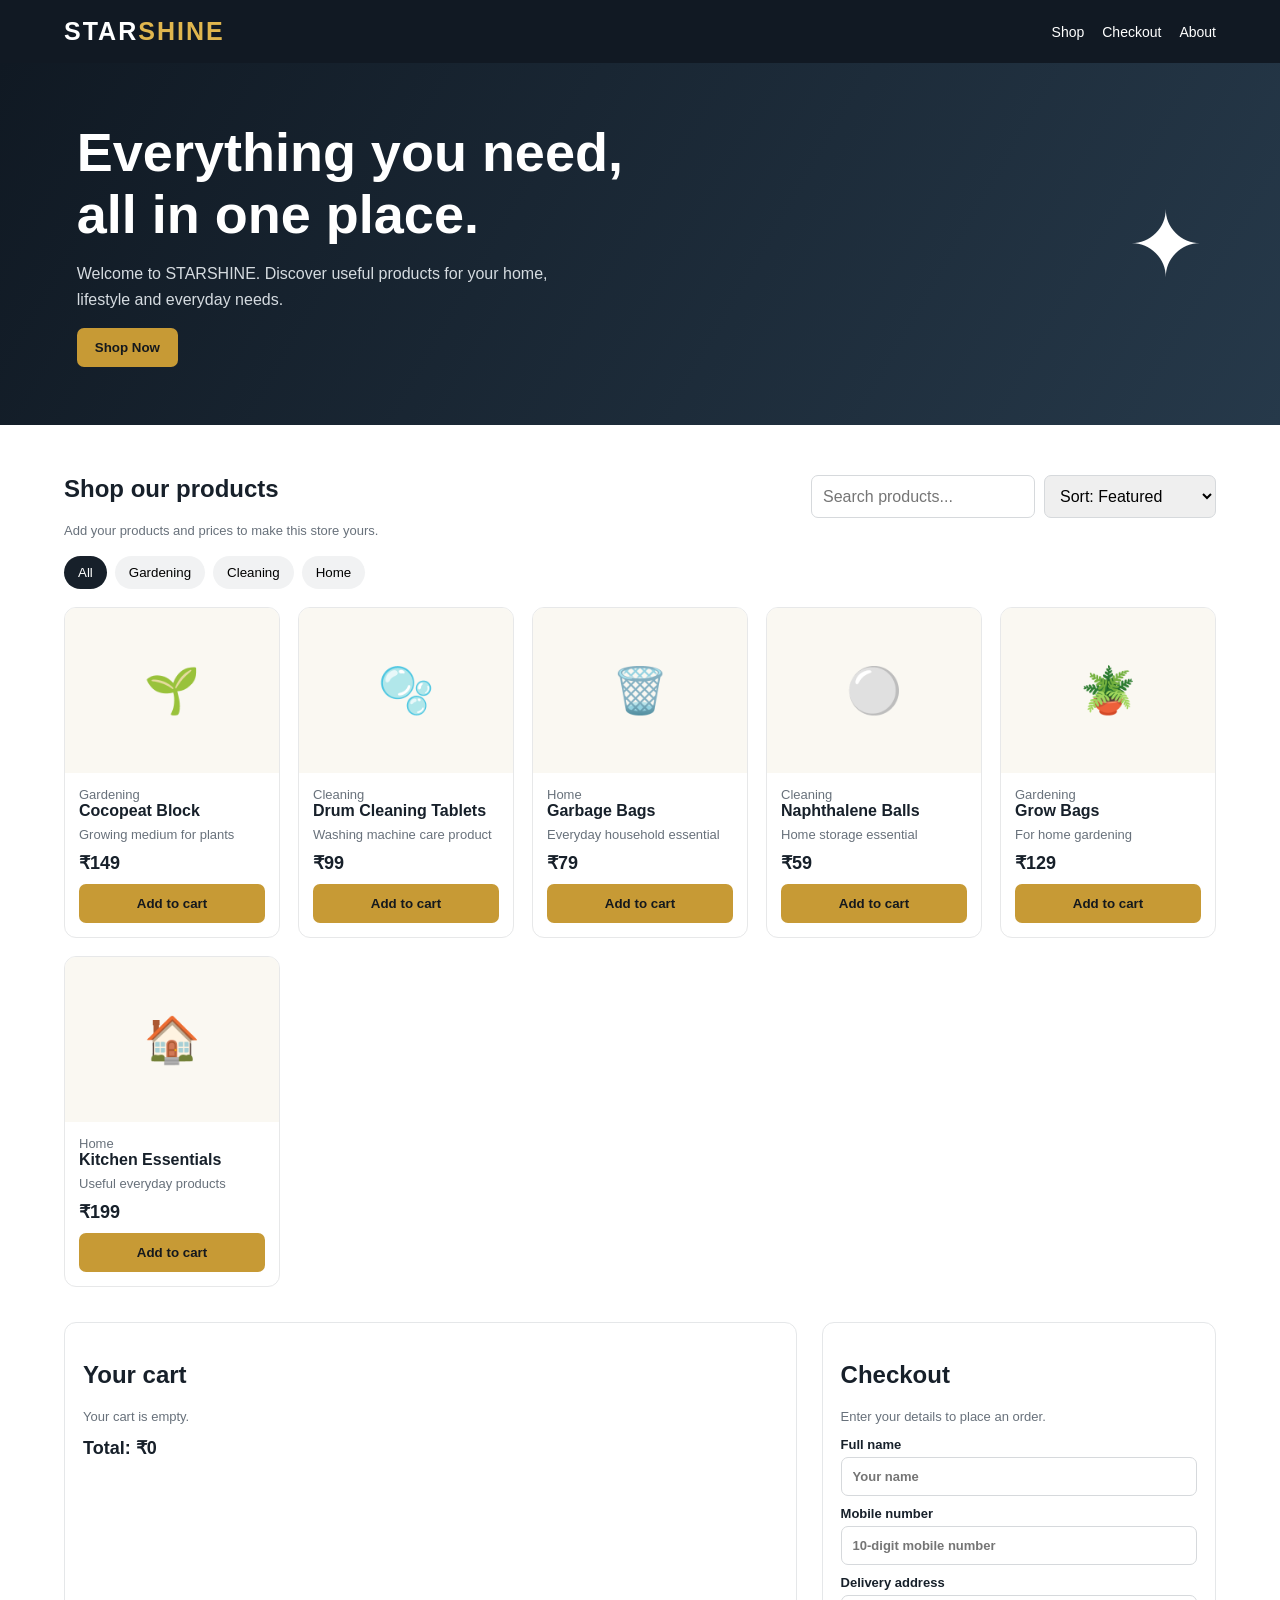
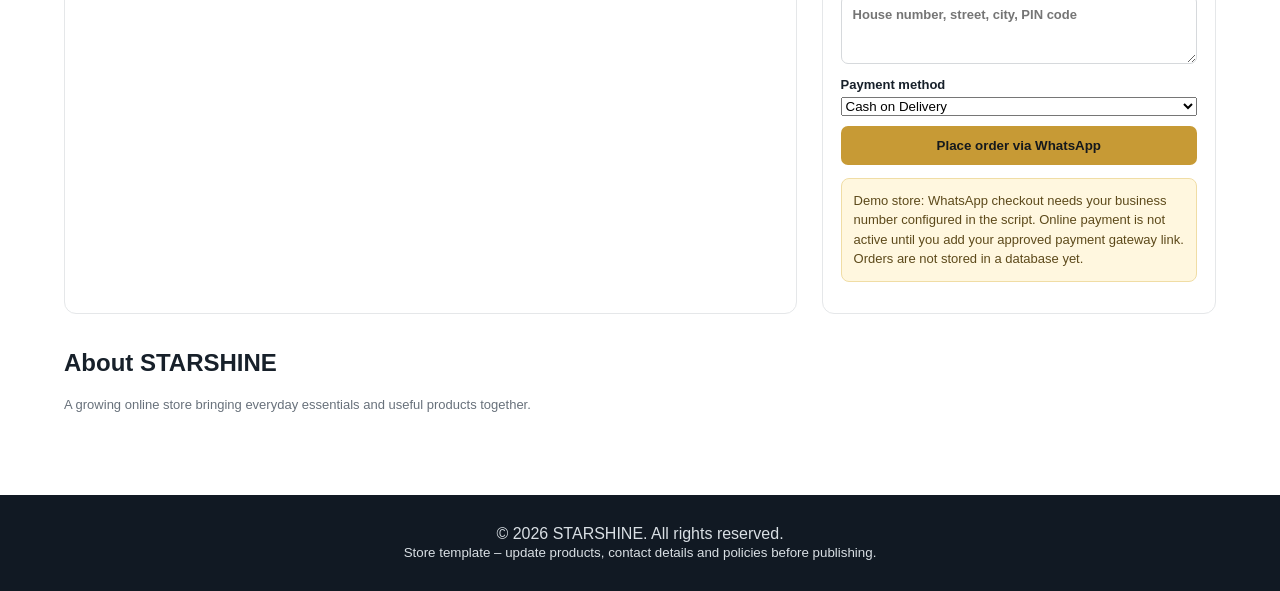
==== index.html @ 57c96499 "Add files via upload add STARSHINE website" ====
<!doctype html>
<html lang="en">
<head>
<meta charset="utf-8"><meta name="viewport" content="width=device-width, initial-scale=1">
<title>STARSHINE | Online Store</title>
<style>
:root{--ink:#17202a;--gold:#c79a35;--cream:#faf8f2;--muted:#68717b}
*{box-sizing:border-box}body{margin:0;font-family:Arial,Helvetica,sans-serif;color:var(--ink);background:#fff}
header{background:#111923;color:#fff;padding:17px 5%;display:flex;align-items:center;justify-content:space-between;gap:15px;flex-wrap:wrap}
.logo{font-size:25px;font-weight:800;letter-spacing:2px}.logo span{color:#e0b64e}
nav a{color:#fff;text-decoration:none;margin-left:18px;font-size:14px}
.hero{background:linear-gradient(120deg,#101923,#26394a);color:white;padding:58px 6%;display:flex;align-items:center;justify-content:space-between;gap:30px}
.hero h1{font-size:clamp(32px,5vw,54px);margin:0 0 12px}.hero p{color:#d5dbe0;max-width:520px;line-height:1.6}
.btn{border:0;background:var(--gold);color:#15191d;padding:12px 18px;border-radius:7px;font-weight:700;cursor:pointer}
main{padding:30px 5%;max-width:1300px;margin:auto}.sectionhead{display:flex;justify-content:space-between;align-items:center;gap:12px;flex-wrap:wrap}
.filters{display:flex;gap:8px;flex-wrap:wrap;margin:18px 0}.filters button{background:#f1f2f3;border:0;border-radius:20px;padding:9px 14px;cursor:pointer}.filters button.active{background:#17202a;color:white}
.tools{display:flex;gap:9px;flex-wrap:wrap}.tools input,.tools select,input,textarea{padding:11px;border:1px solid #d6d9dc;border-radius:7px;font:inherit}
.grid{display:grid;grid-template-columns:repeat(auto-fit,minmax(205px,1fr));gap:18px}
.card{border:1px solid #e7e8e9;border-radius:12px;overflow:hidden;background:white}.photo{height:165px;background:var(--cream);display:flex;align-items:center;justify-content:center;color:#9a8a67;font-size:45px}.cardbody{padding:14px}.card h3{margin:0 0 7px;font-size:16px}.price{font-weight:800;font-size:18px;margin:10px 0}.muted{color:var(--muted);font-size:13px}
.card button{width:100%}.layout{display:grid;grid-template-columns:1.3fr .7fr;gap:25px;margin-top:35px}
.panel{border:1px solid #e5e7e9;border-radius:12px;padding:18px}.cartrow{display:flex;justify-content:space-between;gap:10px;padding:10px 0;border-bottom:1px solid #eee}.cartrow button{border:0;background:#eee;border-radius:5px;padding:4px 8px;cursor:pointer}
form{display:grid;gap:10px}form label{font-size:13px;font-weight:700}form input,form textarea,form select{width:100%;margin-top:5px}
footer{background:#111923;color:#d9dfe4;padding:30px 5%;margin-top:40px;text-align:center}
.note{background:#fff7df;border:1px solid #f0dda5;padding:12px;border-radius:8px;color:#5d4a1b;font-size:13px;line-height:1.5}
@media(max-width:760px){.hero{padding:40px 6%}.layout{grid-template-columns:1fr}nav a{margin-left:8px}}
</style>
</head>
<body>
<header><div class="logo">STAR<span>SHINE</span></div><nav><a href="#shop">Shop</a><a href="#checkout">Checkout</a><a href="#about">About</a></nav></header>
<section class="hero"><div><h1>Everything you need,<br>all in one place.</h1><p>Welcome to STARSHINE. Discover useful products for your home, lifestyle and everyday needs.</p><a href="#shop"><button class="btn">Shop Now</button></a></div><div style="font-size:90px" aria-hidden="true">✦</div></section>
<main>
<section id="shop"><div class="sectionhead"><div><h2>Shop our products</h2><div class="muted">Add your products and prices to make this store yours.</div></div><div class="tools"><input id="search" placeholder="Search products..." aria-label="Search products"><select id="sort"><option value="default">Sort: Featured</option><option value="low">Price: Low to high</option><option value="high">Price: High to low</option></select></div></div>
<div class="filters" id="filters"></div><div class="grid" id="products"></div></section>
<div class="layout">
<section class="panel"><h2>Your cart</h2><div id="cart"><p class="muted">Your cart is empty.</p></div><div class="price" id="total">Total: ₹0</div></section>
<section class="panel" id="checkout"><h2>Checkout</h2><p class="muted">Enter your details to place an order.</p>
<form id="orderForm">
<label>Full name<input required name="name" placeholder="Your name"></label>
<label>Mobile number<input required name="phone" inputmode="tel" placeholder="10-digit mobile number"></label>
<label>Delivery address<textarea required name="address" rows="3" placeholder="House number, street, city, PIN code"></textarea></label>
<label>Payment method<select name="payment"><option>Cash on Delivery</option><option>Online payment (payment link to be configured)</option></select></label>
<button class="btn" type="submit">Place order via WhatsApp</button>
</form>
<p class="note">Demo store: WhatsApp checkout needs your business number configured in the script. Online payment is not active until you add your approved payment gateway link. Orders are not stored in a database yet.</p>
</section></div>
<section id="about" style="margin-top:35px"><h2>About STARSHINE</h2><p class="muted">A growing online store bringing everyday essentials and useful products together.</p></section>
</main>
<footer>© <span id="year"></span> STARSHINE. All rights reserved.<br><small>Store template – update products, contact details and policies before publishing.</small></footer>
<script>
/* EDIT THESE SETTINGS BEFORE LAUNCH */
const WHATSAPP_NUMBER = "91XXXXXXXXXX"; // Replace with your WhatsApp number, digits only
const ONLINE_PAYMENT_LINK = ""; // Paste your payment gateway payment link after setup

/* Replace these sample products with your own products. Image can be an image URL. */
const products = [
 {id:1,name:"Cocopeat Block",category:"Gardening",price:149,description:"Growing medium for plants",emoji:"🌱",image:""},
 {id:2,name:"Drum Cleaning Tablets",category:"Cleaning",price:99,description:"Washing machine care product",emoji:"🫧",image:""},
 {id:3,name:"Garbage Bags",category:"Home",price:79,description:"Everyday household essential",emoji:"🗑️",image:""},
 {id:4,name:"Naphthalene Balls",category:"Cleaning",price:59,description:"Home storage essential",emoji:"⚪",image:""},
 {id:5,name:"Grow Bags",category:"Gardening",price:129,description:"For home gardening",emoji:"🪴",image:""},
 {id:6,name:"Kitchen Essentials",category:"Home",price:199,description:"Useful everyday products",emoji:"🏠",image:""}
];
let cart = {};
let category = "All";
const money = n => "₹" + Number(n).toLocaleString("en-IN");
function renderFilters(){
 const cats=["All",...new Set(products.map(p=>p.category))];
 document.getElementById("filters").innerHTML=cats.map(c=>`<button class="${c===category?'active':''}" onclick="category='${c.replace(/'/g,"\\'")}';renderFilters();renderProducts()">${c}</button>`).join("");
}
function renderProducts(){
 let list=products.filter(p=>(category==="All"||p.category===category)&&(`${p.name} ${p.description} ${p.category}`).toLowerCase().includes(document.getElementById("search").value.toLowerCase()));
 const sort=document.getElementById("sort").value;if(sort==="low")list.sort((a,b)=>a.price-b.price);if(sort==="high")list.sort((a,b)=>b.price-a.price);
 document.getElementById("products").innerHTML=list.map(p=>`<article class="card"><div class="photo">${p.image?`<img src="${p.image}" alt="${p.name}" style="width:100%;height:100%;object-fit:cover">`:p.emoji}</div><div class="cardbody"><div class="muted">${p.category}</div><h3>${p.name}</h3><div class="muted">${p.description}</div><div class="price">${money(p.price)}</div><button class="btn" onclick="addToCart(${p.id})">Add to cart</button></div></article>`).join("")||"<p>No products found.</p>";
}
function addToCart(id){cart[id]=(cart[id]||0)+1;renderCart()}
function removeFromCart(id){if(cart[id]>1)cart[id]--;else delete cart[id];renderCart()}
function renderCart(){
 const entries=Object.entries(cart);let total=0;
 document.getElementById("cart").innerHTML=entries.length?entries.map(([id,q])=>{const p=products.find(x=>x.id==id);total+=p.price*q;return `<div class="cartrow"><div><b>${p.name}</b><div class="muted">${money(p.price)} × ${q}</div></div><div><button onclick="removeFromCart(${id})">−</button> ${q} <button onclick="addToCart(${id})">+</button></div></div>`}).join(""):"<p class='muted'>Your cart is empty.</p>";
 document.getElementById("total").textContent="Total: "+money(total);
}
document.getElementById("search").addEventListener("input",renderProducts);
document.getElementById("sort").addEventListener("change",renderProducts);
document.getElementById("year").textContent=new Date().getFullYear();
document.getElementById("orderForm").addEventListener("submit",e=>{
 e.preventDefault();const entries=Object.entries(cart);if(!entries.length){alert("Please add a product to your cart.");return;}
 const f=new FormData(e.target);let lines=entries.map(([id,q])=>{const p=products.find(x=>x.id==id);return `${p.name} x ${q} = ${money(p.price*q)}`});
 const total=entries.reduce((s,[id,q])=>s+products.find(p=>p.id==id).price*q,0);
 const message=`STARSHINE ORDER%0A${encodeURIComponent("Customer: "+f.get("name"))}%0A${encodeURIComponent("Phone: "+f.get("phone"))}%0A${encodeURIComponent("Address: "+f.get("address"))}%0A${encodeURIComponent("Payment: "+f.get("payment"))}%0A${encodeURIComponent(lines.join("\n"))}%0A${encodeURIComponent("Total: "+money(total))}`;
 if(WHATSAPP_NUMBER.includes("X")){alert("Please add your WhatsApp number in the website settings first.");return;}
 if(f.get("payment").startsWith("Online")&&ONLINE_PAYMENT_LINK){window.open(ONLINE_PAYMENT_LINK,"_blank");}
 else if(f.get("payment").startsWith("Online")){alert("Online payment is not configured yet. Choose COD or add your payment link.");return;}
 window.open(`https://wa.me/${WHATSAPP_NUMBER}?text=${message}`,"_blank");
});
renderFilters();renderProducts();renderCart();
</script>
</body></html>
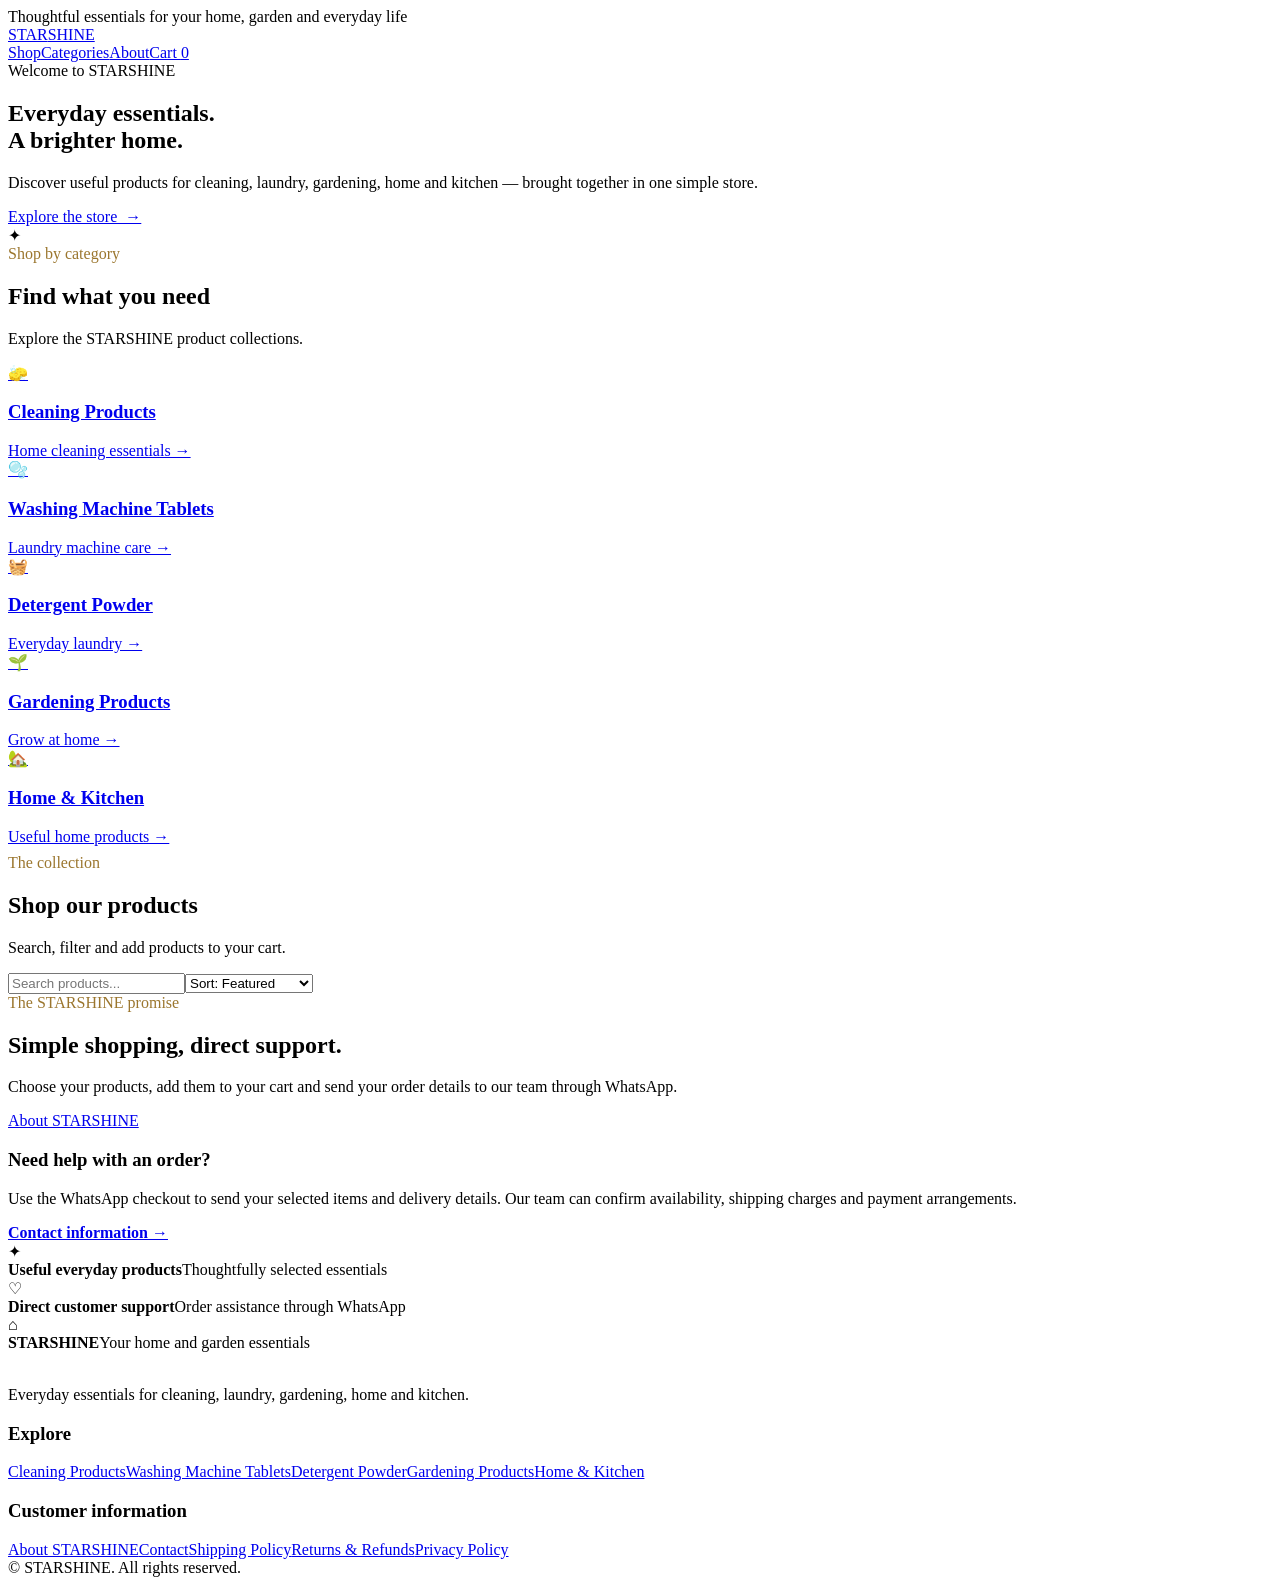
==== commit 49d9b4d1: "Revamp index.html for STARSHINE online store Updated the HTML structure and content for the STARSHIN" ====
--- a/index.html
+++ b/index.html
@@ -1,97 +1 @@
-<!doctype html>
-<html lang="en">
-<head>
-<meta charset="utf-8"><meta name="viewport" content="width=device-width, initial-scale=1">
-<title>STARSHINE | Online Store</title>
-<style>
-:root{--ink:#17202a;--gold:#c79a35;--cream:#faf8f2;--muted:#68717b}
-*{box-sizing:border-box}body{margin:0;font-family:Arial,Helvetica,sans-serif;color:var(--ink);background:#fff}
-header{background:#111923;color:#fff;padding:17px 5%;display:flex;align-items:center;justify-content:space-between;gap:15px;flex-wrap:wrap}
-.logo{font-size:25px;font-weight:800;letter-spacing:2px}.logo span{color:#e0b64e}
-nav a{color:#fff;text-decoration:none;margin-left:18px;font-size:14px}
-.hero{background:linear-gradient(120deg,#101923,#26394a);color:white;padding:58px 6%;display:flex;align-items:center;justify-content:space-between;gap:30px}
-.hero h1{font-size:clamp(32px,5vw,54px);margin:0 0 12px}.hero p{color:#d5dbe0;max-width:520px;line-height:1.6}
-.btn{border:0;background:var(--gold);color:#15191d;padding:12px 18px;border-radius:7px;font-weight:700;cursor:pointer}
-main{padding:30px 5%;max-width:1300px;margin:auto}.sectionhead{display:flex;justify-content:space-between;align-items:center;gap:12px;flex-wrap:wrap}
-.filters{display:flex;gap:8px;flex-wrap:wrap;margin:18px 0}.filters button{background:#f1f2f3;border:0;border-radius:20px;padding:9px 14px;cursor:pointer}.filters button.active{background:#17202a;color:white}
-.tools{display:flex;gap:9px;flex-wrap:wrap}.tools input,.tools select,input,textarea{padding:11px;border:1px solid #d6d9dc;border-radius:7px;font:inherit}
-.grid{display:grid;grid-template-columns:repeat(auto-fit,minmax(205px,1fr));gap:18px}
-.card{border:1px solid #e7e8e9;border-radius:12px;overflow:hidden;background:white}.photo{height:165px;background:var(--cream);display:flex;align-items:center;justify-content:center;color:#9a8a67;font-size:45px}.cardbody{padding:14px}.card h3{margin:0 0 7px;font-size:16px}.price{font-weight:800;font-size:18px;margin:10px 0}.muted{color:var(--muted);font-size:13px}
-.card button{width:100%}.layout{display:grid;grid-template-columns:1.3fr .7fr;gap:25px;margin-top:35px}
-.panel{border:1px solid #e5e7e9;border-radius:12px;padding:18px}.cartrow{display:flex;justify-content:space-between;gap:10px;padding:10px 0;border-bottom:1px solid #eee}.cartrow button{border:0;background:#eee;border-radius:5px;padding:4px 8px;cursor:pointer}
-form{display:grid;gap:10px}form label{font-size:13px;font-weight:700}form input,form textarea,form select{width:100%;margin-top:5px}
-footer{background:#111923;color:#d9dfe4;padding:30px 5%;margin-top:40px;text-align:center}
-.note{background:#fff7df;border:1px solid #f0dda5;padding:12px;border-radius:8px;color:#5d4a1b;font-size:13px;line-height:1.5}
-@media(max-width:760px){.hero{padding:40px 6%}.layout{grid-template-columns:1fr}nav a{margin-left:8px}}
-</style>
-</head>
-<body>
-<header><div class="logo">STAR<span>SHINE</span></div><nav><a href="#shop">Shop</a><a href="#checkout">Checkout</a><a href="#about">About</a></nav></header>
-<section class="hero"><div><h1>Everything you need,<br>all in one place.</h1><p>Welcome to STARSHINE. Discover useful products for your home, lifestyle and everyday needs.</p><a href="#shop"><button class="btn">Shop Now</button></a></div><div style="font-size:90px" aria-hidden="true">✦</div></section>
-<main>
-<section id="shop"><div class="sectionhead"><div><h2>Shop our products</h2><div class="muted">Add your products and prices to make this store yours.</div></div><div class="tools"><input id="search" placeholder="Search products..." aria-label="Search products"><select id="sort"><option value="default">Sort: Featured</option><option value="low">Price: Low to high</option><option value="high">Price: High to low</option></select></div></div>
-<div class="filters" id="filters"></div><div class="grid" id="products"></div></section>
-<div class="layout">
-<section class="panel"><h2>Your cart</h2><div id="cart"><p class="muted">Your cart is empty.</p></div><div class="price" id="total">Total: ₹0</div></section>
-<section class="panel" id="checkout"><h2>Checkout</h2><p class="muted">Enter your details to place an order.</p>
-<form id="orderForm">
-<label>Full name<input required name="name" placeholder="Your name"></label>
-<label>Mobile number<input required name="phone" inputmode="tel" placeholder="10-digit mobile number"></label>
-<label>Delivery address<textarea required name="address" rows="3" placeholder="House number, street, city, PIN code"></textarea></label>
-<label>Payment method<select name="payment"><option>Cash on Delivery</option><option>Online payment (payment link to be configured)</option></select></label>
-<button class="btn" type="submit">Place order via WhatsApp</button>
-</form>
-<p class="note">Demo store: WhatsApp checkout needs your business number configured in the script. Online payment is not active until you add your approved payment gateway link. Orders are not stored in a database yet.</p>
-</section></div>
-<section id="about" style="margin-top:35px"><h2>About STARSHINE</h2><p class="muted">A growing online store bringing everyday essentials and useful products together.</p></section>
-</main>
-<footer>© <span id="year"></span> STARSHINE. All rights reserved.<br><small>Store template – update products, contact details and policies before publishing.</small></footer>
-<script>
-/* EDIT THESE SETTINGS BEFORE LAUNCH */
-const WHATSAPP_NUMBER = "91XXXXXXXXXX"; // Replace with your WhatsApp number, digits only
-const ONLINE_PAYMENT_LINK = ""; // Paste your payment gateway payment link after setup
-
-/* Replace these sample products with your own products. Image can be an image URL. */
-const products = [
- {id:1,name:"Cocopeat Block",category:"Gardening",price:149,description:"Growing medium for plants",emoji:"🌱",image:""},
- {id:2,name:"Drum Cleaning Tablets",category:"Cleaning",price:99,description:"Washing machine care product",emoji:"🫧",image:""},
- {id:3,name:"Garbage Bags",category:"Home",price:79,description:"Everyday household essential",emoji:"🗑️",image:""},
- {id:4,name:"Naphthalene Balls",category:"Cleaning",price:59,description:"Home storage essential",emoji:"⚪",image:""},
- {id:5,name:"Grow Bags",category:"Gardening",price:129,description:"For home gardening",emoji:"🪴",image:""},
- {id:6,name:"Kitchen Essentials",category:"Home",price:199,description:"Useful everyday products",emoji:"🏠",image:""}
-];
-let cart = {};
-let category = "All";
-const money = n => "₹" + Number(n).toLocaleString("en-IN");
-function renderFilters(){
- const cats=["All",...new Set(products.map(p=>p.category))];
- document.getElementById("filters").innerHTML=cats.map(c=>`<button class="${c===category?'active':''}" onclick="category='${c.replace(/'/g,"\\'")}';renderFilters();renderProducts()">${c}</button>`).join("");
-}
-function renderProducts(){
- let list=products.filter(p=>(category==="All"||p.category===category)&&(`${p.name} ${p.description} ${p.category}`).toLowerCase().includes(document.getElementById("search").value.toLowerCase()));
- const sort=document.getElementById("sort").value;if(sort==="low")list.sort((a,b)=>a.price-b.price);if(sort==="high")list.sort((a,b)=>b.price-a.price);
- document.getElementById("products").innerHTML=list.map(p=>`<article class="card"><div class="photo">${p.image?`<img src="${p.image}" alt="${p.name}" style="width:100%;height:100%;object-fit:cover">`:p.emoji}</div><div class="cardbody"><div class="muted">${p.category}</div><h3>${p.name}</h3><div class="muted">${p.description}</div><div class="price">${money(p.price)}</div><button class="btn" onclick="addToCart(${p.id})">Add to cart</button></div></article>`).join("")||"<p>No products found.</p>";
-}
-function addToCart(id){cart[id]=(cart[id]||0)+1;renderCart()}
-function removeFromCart(id){if(cart[id]>1)cart[id]--;else delete cart[id];renderCart()}
-function renderCart(){
- const entries=Object.entries(cart);let total=0;
- document.getElementById("cart").innerHTML=entries.length?entries.map(([id,q])=>{const p=products.find(x=>x.id==id);total+=p.price*q;return `<div class="cartrow"><div><b>${p.name}</b><div class="muted">${money(p.price)} × ${q}</div></div><div><button onclick="removeFromCart(${id})">−</button> ${q} <button onclick="addToCart(${id})">+</button></div></div>`}).join(""):"<p class='muted'>Your cart is empty.</p>";
- document.getElementById("total").textContent="Total: "+money(total);
-}
-document.getElementById("search").addEventListener("input",renderProducts);
-document.getElementById("sort").addEventListener("change",renderProducts);
-document.getElementById("year").textContent=new Date().getFullYear();
-document.getElementById("orderForm").addEventListener("submit",e=>{
- e.preventDefault();const entries=Object.entries(cart);if(!entries.length){alert("Please add a product to your cart.");return;}
- const f=new FormData(e.target);let lines=entries.map(([id,q])=>{const p=products.find(x=>x.id==id);return `${p.name} x ${q} = ${money(p.price*q)}`});
- const total=entries.reduce((s,[id,q])=>s+products.find(p=>p.id==id).price*q,0);
- const message=`STARSHINE ORDER%0A${encodeURIComponent("Customer: "+f.get("name"))}%0A${encodeURIComponent("Phone: "+f.get("phone"))}%0A${encodeURIComponent("Address: "+f.get("address"))}%0A${encodeURIComponent("Payment: "+f.get("payment"))}%0A${encodeURIComponent(lines.join("\n"))}%0A${encodeURIComponent("Total: "+money(total))}`;
- if(WHATSAPP_NUMBER.includes("X")){alert("Please add your WhatsApp number in the website settings first.");return;}
- if(f.get("payment").startsWith("Online")&&ONLINE_PAYMENT_LINK){window.open(ONLINE_PAYMENT_LINK,"_blank");}
- else if(f.get("payment").startsWith("Online")){alert("Online payment is not configured yet. Choose COD or add your payment link.");return;}
- window.open(`https://wa.me/${WHATSAPP_NUMBER}?text=${message}`,"_blank");
-});
-renderFilters();renderProducts();renderCart();
-</script>
-</body></html>+<!doctype html><html lang="en"><head><meta charset="utf-8"><meta name="viewport" content="width=device-width,initial-scale=1"><meta name="theme-color" content="#101d2b"><link rel="icon" href="/assets/favicon.svg" type="image/svg+xml"><link rel="stylesheet" href="/assets/css/style.css"><title>STARSHINE | Cleaning, Laundry, Gardening &amp; Home Essentials</title><meta name="description" content="Shop STARSHINE everyday essentials including cleaning products, washing machine cleaning tablets, detergent powder, gardening supplies and home and kitchen products."><link rel="canonical" href="https://starshine-store.github.io/"><meta property="og:title" content="STARSHINE | Online Store"><meta property="og:description" content="Everyday essentials for your home, garden and laundry."><meta property="og:url" content="https://starshine-store.github.io/"><meta property="og:type" content="website"></head><body><div class="announcement">Thoughtful essentials for your home, garden and everyday life</div><header class="site-header"><div class="wrap header-inner"><a class="brand" href="/">STAR<span>SHINE</span></a><nav class="nav" aria-label="Main navigation"><a href="/#shop">Shop</a><a href="/#categories">Categories</a><a href="/about.html">About</a><a class="cart-link" href="/cart.html">Cart <span id="cart-count">0</span></a></nav></div></header><section class="hero"><div class="wrap hero-inner"><div><div class="eyebrow">Welcome to STARSHINE</div><h1>Everyday essentials.<br><span style="color:var(--gold2)">A brighter home.</span></h1><p>Discover useful products for cleaning, laundry, gardening, home and kitchen — brought together in one simple store.</p><a class="btn" href="#shop">Explore the store&nbsp; →</a></div><div class="hero-art" aria-label="STARSHINE brand artwork"><div class="big-star">✦</div></div></div></section><main class="wrap"><section class="section" id="categories"><div class="section-head"><div><div class="eyebrow" style="color:#9b762e">Shop by category</div><h2>Find what you need</h2><p class="muted">Explore the STARSHINE product collections.</p></div></div><div class="categories"><a class="category-tile" href="/categories/cleaning-products.html"><div class="category-icon">🧽</div><h3>Cleaning Products</h3><span class="muted">Home cleaning essentials →</span></a><a class="category-tile" href="/categories/washing-machine-cleaning-tablets.html"><div class="category-icon">🫧</div><h3>Washing Machine Tablets</h3><span class="muted">Laundry machine care →</span></a><a class="category-tile" href="/categories/detergent-powder.html"><div class="category-icon">🧺</div><h3>Detergent Powder</h3><span class="muted">Everyday laundry →</span></a><a class="category-tile" href="/categories/gardening-products.html"><div class="category-icon">🌱</div><h3>Gardening Products</h3><span class="muted">Grow at home →</span></a><a class="category-tile" href="/categories/home-kitchen-products.html"><div class="category-icon">🏡</div><h3>Home &amp; Kitchen</h3><span class="muted">Useful home products →</span></a></div></section><section class="section" id="shop" style="padding-top:8px"><div class="section-head"><div><div class="eyebrow" style="color:#9b762e">The collection</div><h2>Shop our products</h2><p class="muted">Search, filter and add products to your cart.</p></div></div><div class="toolbar"><input class="field search" id="search" type="search" placeholder="Search products..." aria-label="Search products"><select id="sort" aria-label="Sort products"><option value="featured">Sort: Featured</option><option value="low">Price: Low to high</option><option value="high">Price: High to low</option></select></div><div class="filters" id="filters"></div><div class="product-grid" id="products"></div></section><section class="section"><div class="content-card two-col"><div><div class="eyebrow" style="color:#9b762e">The STARSHINE promise</div><h2 class="page-title">Simple shopping, direct support.</h2><p class="muted">Choose your products, add them to your cart and send your order details to our team through WhatsApp.</p><a class="btn btn-dark" href="/about.html">About STARSHINE</a></div><div><h3>Need help with an order?</h3><p class="muted">Use the WhatsApp checkout to send your selected items and delivery details. Our team can confirm availability, shipping charges and payment arrangements.</p><a href="/contact.html" style="font-weight:700">Contact information →</a></div></div></section></main><section class="trust-strip"><div class="wrap trust-inner"><div class="trust-item"><span>✦</span><div><b>Useful everyday products</b><span>Thoughtfully selected essentials</span></div></div><div class="trust-item"><span>♡</span><div><b>Direct customer support</b><span>Order assistance through WhatsApp</span></div></div><div class="trust-item"><span>⌂</span><div><b>STARSHINE</b><span>Your home and garden essentials</span></div></div></div></section><footer class="footer"><div class="wrap"><div class="footer-grid"><div><a class="brand" href="/" style="color:#fff">STAR<span>SHINE</span></a><p>Everyday essentials for cleaning, laundry, gardening, home and kitchen.</p></div><div><h3>Explore</h3><div class="footer-links"><a href="/categories/cleaning-products.html">Cleaning Products</a><a href="/categories/washing-machine-cleaning-tablets.html">Washing Machine Tablets</a><a href="/categories/detergent-powder.html">Detergent Powder</a><a href="/categories/gardening-products.html">Gardening Products</a><a href="/categories/home-kitchen-products.html">Home &amp; Kitchen</a></div></div><div><h3>Customer information</h3><div class="footer-links"><a href="/about.html">About STARSHINE</a><a href="/contact.html">Contact</a><a href="/policies/shipping.html">Shipping Policy</a><a href="/policies/returns.html">Returns &amp; Refunds</a><a href="/policies/privacy.html">Privacy Policy</a></div></div></div><div class="copyright">© <span class="year"></span> STARSHINE. All rights reserved.</div></div></footer><script src="/assets/js/products.js"></script><script src="/assets/js/store.js"></script><script type="application/ld+json">{"@context":"https://schema.org","@type":"OnlineStore","name":"STARSHINE","url":"https://starshine-store.github.io/","description":"Online store for cleaning, laundry, gardening, home and kitchen essentials."}</script><script>window.STARSHINE_PAGE='home';</script></body></html>
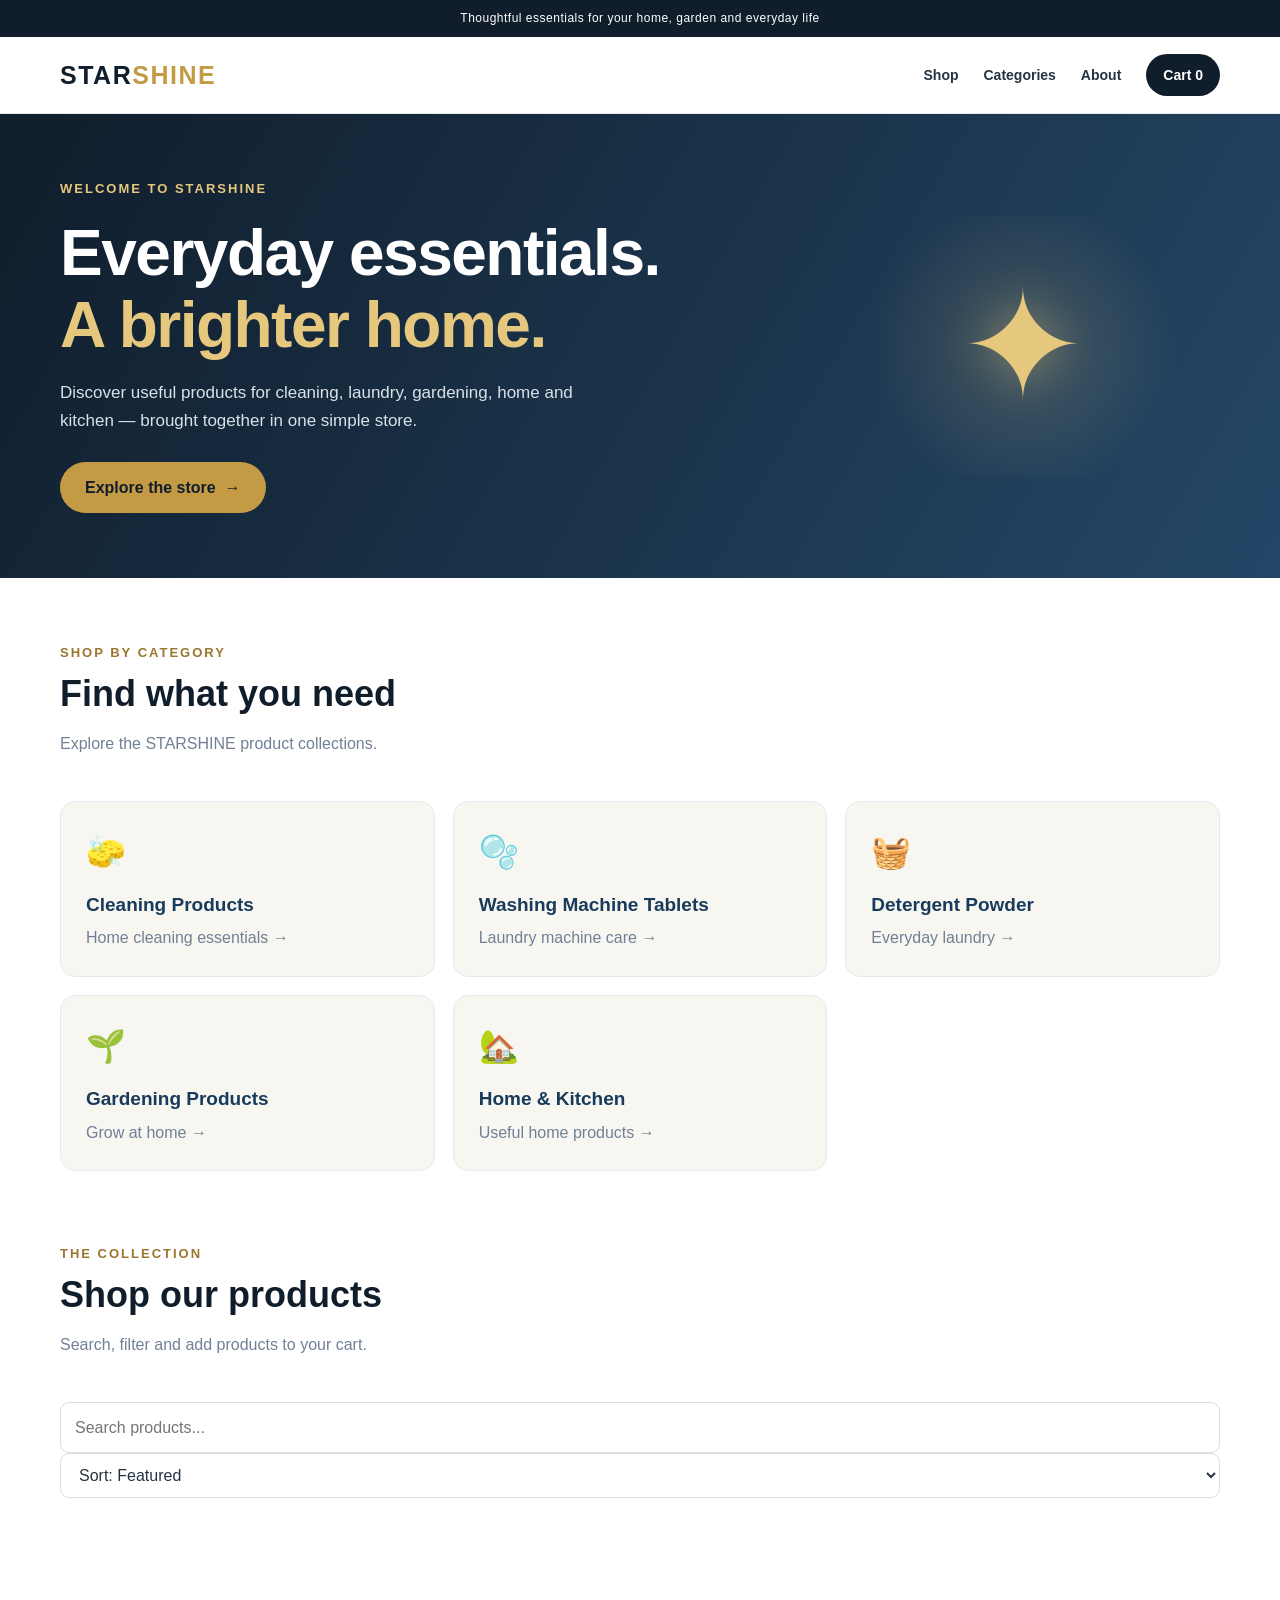
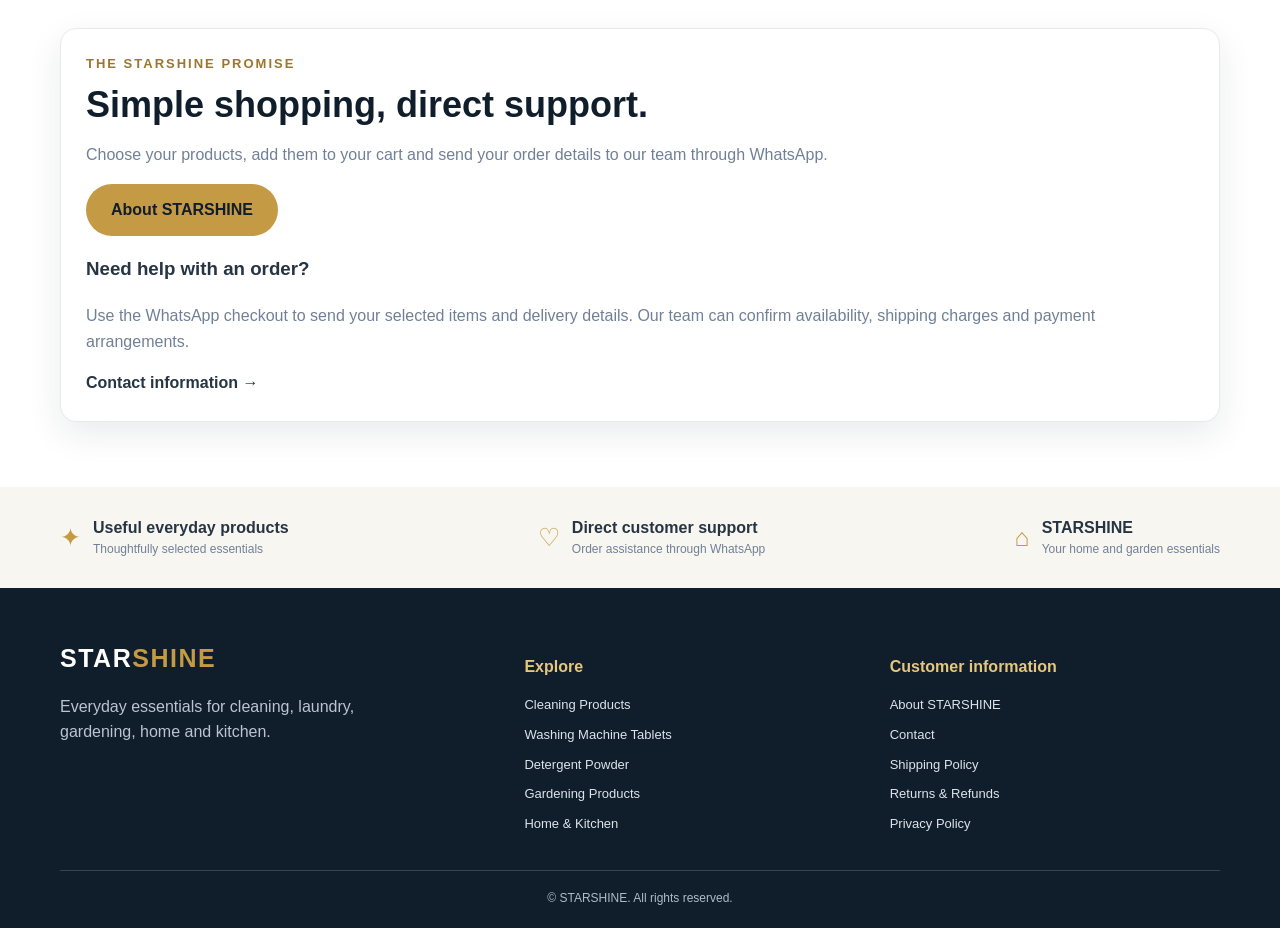
==== commit e794c3f0: "Fix HTML encoding issues in index.html" ====
--- a/index.html
+++ b/index.html
@@ -1 +1,3 @@
-<!doctype html><html lang="en"><head><meta charset="utf-8"><meta name="viewport" content="width=device-width,initial-scale=1"><meta name="theme-color" content="#101d2b"><link rel="icon" href="/assets/favicon.svg" type="image/svg+xml"><link rel="stylesheet" href="/assets/css/style.css"><title>STARSHINE | Cleaning, Laundry, Gardening &amp; Home Essentials</title><meta name="description" content="Shop STARSHINE everyday essentials including cleaning products, washing machine cleaning tablets, detergent powder, gardening supplies and home and kitchen products."><link rel="canonical" href="https://starshine-store.github.io/"><meta property="og:title" content="STARSHINE | Online Store"><meta property="og:description" content="Everyday essentials for your home, garden and laundry."><meta property="og:url" content="https://starshine-store.github.io/"><meta property="og:type" content="website"></head><body><div class="announcement">Thoughtful essentials for your home, garden and everyday life</div><header class="site-header"><div class="wrap header-inner"><a class="brand" href="/">STAR<span>SHINE</span></a><nav class="nav" aria-label="Main navigation"><a href="/#shop">Shop</a><a href="/#categories">Categories</a><a href="/about.html">About</a><a class="cart-link" href="/cart.html">Cart <span id="cart-count">0</span></a></nav></div></header><section class="hero"><div class="wrap hero-inner"><div><div class="eyebrow">Welcome to STARSHINE</div><h1>Everyday essentials.<br><span style="color:var(--gold2)">A brighter home.</span></h1><p>Discover useful products for cleaning, laundry, gardening, home and kitchen — brought together in one simple store.</p><a class="btn" href="#shop">Explore the store&nbsp; →</a></div><div class="hero-art" aria-label="STARSHINE brand artwork"><div class="big-star">✦</div></div></div></section><main class="wrap"><section class="section" id="categories"><div class="section-head"><div><div class="eyebrow" style="color:#9b762e">Shop by category</div><h2>Find what you need</h2><p class="muted">Explore the STARSHINE product collections.</p></div></div><div class="categories"><a class="category-tile" href="/categories/cleaning-products.html"><div class="category-icon">🧽</div><h3>Cleaning Products</h3><span class="muted">Home cleaning essentials →</span></a><a class="category-tile" href="/categories/washing-machine-cleaning-tablets.html"><div class="category-icon">🫧</div><h3>Washing Machine Tablets</h3><span class="muted">Laundry machine care →</span></a><a class="category-tile" href="/categories/detergent-powder.html"><div class="category-icon">🧺</div><h3>Detergent Powder</h3><span class="muted">Everyday laundry →</span></a><a class="category-tile" href="/categories/gardening-products.html"><div class="category-icon">🌱</div><h3>Gardening Products</h3><span class="muted">Grow at home →</span></a><a class="category-tile" href="/categories/home-kitchen-products.html"><div class="category-icon">🏡</div><h3>Home &amp; Kitchen</h3><span class="muted">Useful home products →</span></a></div></section><section class="section" id="shop" style="padding-top:8px"><div class="section-head"><div><div class="eyebrow" style="color:#9b762e">The collection</div><h2>Shop our products</h2><p class="muted">Search, filter and add products to your cart.</p></div></div><div class="toolbar"><input class="field search" id="search" type="search" placeholder="Search products..." aria-label="Search products"><select id="sort" aria-label="Sort products"><option value="featured">Sort: Featured</option><option value="low">Price: Low to high</option><option value="high">Price: High to low</option></select></div><div class="filters" id="filters"></div><div class="product-grid" id="products"></div></section><section class="section"><div class="content-card two-col"><div><div class="eyebrow" style="color:#9b762e">The STARSHINE promise</div><h2 class="page-title">Simple shopping, direct support.</h2><p class="muted">Choose your products, add them to your cart and send your order details to our team through WhatsApp.</p><a class="btn btn-dark" href="/about.html">About STARSHINE</a></div><div><h3>Need help with an order?</h3><p class="muted">Use the WhatsApp checkout to send your selected items and delivery details. Our team can confirm availability, shipping charges and payment arrangements.</p><a href="/contact.html" style="font-weight:700">Contact information →</a></div></div></section></main><section class="trust-strip"><div class="wrap trust-inner"><div class="trust-item"><span>✦</span><div><b>Useful everyday products</b><span>Thoughtfully selected essentials</span></div></div><div class="trust-item"><span>♡</span><div><b>Direct customer support</b><span>Order assistance through WhatsApp</span></div></div><div class="trust-item"><span>⌂</span><div><b>STARSHINE</b><span>Your home and garden essentials</span></div></div></div></section><footer class="footer"><div class="wrap"><div class="footer-grid"><div><a class="brand" href="/" style="color:#fff">STAR<span>SHINE</span></a><p>Everyday essentials for cleaning, laundry, gardening, home and kitchen.</p></div><div><h3>Explore</h3><div class="footer-links"><a href="/categories/cleaning-products.html">Cleaning Products</a><a href="/categories/washing-machine-cleaning-tablets.html">Washing Machine Tablets</a><a href="/categories/detergent-powder.html">Detergent Powder</a><a href="/categories/gardening-products.html">Gardening Products</a><a href="/categories/home-kitchen-products.html">Home &amp; Kitchen</a></div></div><div><h3>Customer information</h3><div class="footer-links"><a href="/about.html">About STARSHINE</a><a href="/contact.html">Contact</a><a href="/policies/shipping.html">Shipping Policy</a><a href="/policies/returns.html">Returns &amp; Refunds</a><a href="/policies/privacy.html">Privacy Policy</a></div></div></div><div class="copyright">© <span class="year"></span> STARSHINE. All rights reserved.</div></div></footer><script src="/assets/js/products.js"></script><script src="/assets/js/store.js"></script><script type="application/ld+json">{"@context":"https://schema.org","@type":"OnlineStore","name":"STARSHINE","url":"https://starshine-store.github.io/","description":"Online store for cleaning, laundry, gardening, home and kitchen essentials."}</script><script>window.STARSHINE_PAGE='home';</script></body></html>
+<!doctype html><html lang="en"><head><meta charset="utf-8"><meta name="viewport" content="width=device-width,initial-scale=1"><meta name="theme-color" content="#101d2b"><link rel="icon" href="/assets/favicon.svg" type="image/svg+xml"><link rel="stylesheet" href="/assets/css/style.css"><title>STARSHINE | Cleaning, Laundry, Gardening &amp; Home Essentials</title><meta name="description" content="Shop STARSHINE everyday essentials including cleaning products, washing machine cleaning tablets, detergent powder, gardening supplies and home and kitchen products."><link rel="canonical" href="https://starshine-store.github.io/"><meta property="og:title" content="STARSHINE | Online Store"><meta property="og:description" content="Everyday essentials for your home, garden and laundry."><meta property="og:url" content="https://starshine-store.github.io/"><meta property="og:type" content="website">
+<link rel="stylesheet" href="assets/css/style.css">
+</head><body><div class="announcement">Thoughtful essentials for your home, garden and everyday life</div><header class="site-header"><div class="wrap header-inner"><a class="brand" href="/">STAR<span>SHINE</span></a><nav class="nav" aria-label="Main navigation"><a href="/#shop">Shop</a><a href="/#categories">Categories</a><a href="/about.html">About</a><a class="cart-link" href="/cart.html">Cart <span id="cart-count">0</span></a></nav></div></header><section class="hero"><div class="wrap hero-inner"><div><div class="eyebrow">Welcome to STARSHINE</div><h1>Everyday essentials.<br><span style="color:var(--gold2)">A brighter home.</span></h1><p>Discover useful products for cleaning, laundry, gardening, home and kitchen — brought together in one simple store.</p><a class="btn" href="#shop">Explore the store&nbsp; →</a></div><div class="hero-art" aria-label="STARSHINE brand artwork"><div class="big-star">✦</div></div></div></section><main class="wrap"><section class="section" id="categories"><div class="section-head"><div><div class="eyebrow" style="color:#9b762e">Shop by category</div><h2>Find what you need</h2><p class="muted">Explore the STARSHINE product collections.</p></div></div><div class="categories"><a class="category-tile" href="/categories/cleaning-products.html"><div class="category-icon">🧽</div><h3>Cleaning Products</h3><span class="muted">Home cleaning essentials →</span></a><a class="category-tile" href="/categories/washing-machine-cleaning-tablets.html"><div class="category-icon">🫧</div><h3>Washing Machine Tablets</h3><span class="muted">Laundry machine care →</span></a><a class="category-tile" href="/categories/detergent-powder.html"><div class="category-icon">🧺</div><h3>Detergent Powder</h3><span class="muted">Everyday laundry →</span></a><a class="category-tile" href="/categories/gardening-products.html"><div class="category-icon">🌱</div><h3>Gardening Products</h3><span class="muted">Grow at home →</span></a><a class="category-tile" href="/categories/home-kitchen-products.html"><div class="category-icon">🏡</div><h3>Home &amp; Kitchen</h3><span class="muted">Useful home products →</span></a></div></section><section class="section" id="shop" style="padding-top:8px"><div class="section-head"><div><div class="eyebrow" style="color:#9b762e">The collection</div><h2>Shop our products</h2><p class="muted">Search, filter and add products to your cart.</p></div></div><div class="toolbar"><input class="field search" id="search" type="search" placeholder="Search products..." aria-label="Search products"><select id="sort" aria-label="Sort products"><option value="featured">Sort: Featured</option><option value="low">Price: Low to high</option><option value="high">Price: High to low</option></select></div><div class="filters" id="filters"></div><div class="product-grid" id="products"></div></section><section class="section"><div class="content-card two-col"><div><div class="eyebrow" style="color:#9b762e">The STARSHINE promise</div><h2 class="page-title">Simple shopping, direct support.</h2><p class="muted">Choose your products, add them to your cart and send your order details to our team through WhatsApp.</p><a class="btn btn-dark" href="/about.html">About STARSHINE</a></div><div><h3>Need help with an order?</h3><p class="muted">Use the WhatsApp checkout to send your selected items and delivery details. Our team can confirm availability, shipping charges and payment arrangements.</p><a href="/contact.html" style="font-weight:700">Contact information →</a></div></div></section></main><section class="trust-strip"><div class="wrap trust-inner"><div class="trust-item"><span>✦</span><div><b>Useful everyday products</b><span>Thoughtfully selected essentials</span></div></div><div class="trust-item"><span>♡</span><div><b>Direct customer support</b><span>Order assistance through WhatsApp</span></div></div><div class="trust-item"><span>⌂</span><div><b>STARSHINE</b><span>Your home and garden essentials</span></div></div></div></section><footer class="footer"><div class="wrap"><div class="footer-grid"><div><a class="brand" href="/" style="color:#fff">STAR<span>SHINE</span></a><p>Everyday essentials for cleaning, laundry, gardening, home and kitchen.</p></div><div><h3>Explore</h3><div class="footer-links"><a href="/categories/cleaning-products.html">Cleaning Products</a><a href="/categories/washing-machine-cleaning-tablets.html">Washing Machine Tablets</a><a href="/categories/detergent-powder.html">Detergent Powder</a><a href="/categories/gardening-products.html">Gardening Products</a><a href="/categories/home-kitchen-products.html">Home &amp; Kitchen</a></div></div><div><h3>Customer information</h3><div class="footer-links"><a href="/about.html">About STARSHINE</a><a href="/contact.html">Contact</a><a href="/policies/shipping.html">Shipping Policy</a><a href="/policies/returns.html">Returns &amp; Refunds</a><a href="/policies/privacy.html">Privacy Policy</a></div></div></div><div class="copyright">© <span class="year"></span> STARSHINE. All rights reserved.</div></div></footer><script src="/assets/js/products.js"></script><script src="/assets/js/store.js"></script><script type="application/ld+json">{"@context":"https://schema.org","@type":"OnlineStore","name":"STARSHINE","url":"https://starshine-store.github.io/","description":"Online store for cleaning, laundry, gardening, home and kitchen essentials."}</script><script>window.STARSHINE_PAGE='home';</script></body></html>
--- a/assets/css/style.css
+++ b/assets/css/style.css
@@ -0,0 +1,433 @@
+:root {
+  --navy: #101d2b;
+  --blue: #193b5b;
+  --gold: #c59a45;
+  --gold2: #e6c77e;
+  --cream: #f8f6f1;
+  --white: #ffffff;
+  --text: #263443;
+  --muted: #718096;
+  --border: #e7e9ed;
+  --shadow: 0 12px 35px rgba(16,29,43,.09);
+}
+
+* {
+  box-sizing: border-box;
+}
+
+html {
+  scroll-behavior: smooth;
+}
+
+body {
+  margin: 0;
+  font-family: Arial, Helvetica, sans-serif;
+  color: var(--text);
+  background: #fff;
+  line-height: 1.6;
+}
+
+a {
+  color: inherit;
+  text-decoration: none;
+}
+
+img {
+  max-width: 100%;
+  height: auto;
+}
+
+.wrap {
+  width: min(1160px, 92%);
+  margin: auto;
+}
+
+.announcement {
+  background: var(--navy);
+  color: #fff;
+  text-align: center;
+  padding: 9px 15px;
+  font-size: 12px;
+  letter-spacing: .5px;
+}
+
+.site-header {
+  background: #fff;
+  border-bottom: 1px solid var(--border);
+  position: sticky;
+  top: 0;
+  z-index: 20;
+}
+
+.header-inner {
+  min-height: 76px;
+  display: flex;
+  align-items: center;
+  justify-content: space-between;
+  gap: 20px;
+}
+
+.brand {
+  font-size: 25px;
+  font-weight: 800;
+  letter-spacing: 1.5px;
+  color: var(--navy);
+}
+
+.brand span {
+  color: var(--gold);
+}
+
+.nav {
+  display: flex;
+  align-items: center;
+  gap: 25px;
+  font-size: 14px;
+  font-weight: 600;
+}
+
+.nav a:hover,
+.footer a:hover {
+  color: var(--gold);
+}
+
+.cart-link {
+  background: var(--navy);
+  color: #fff;
+  padding: 10px 17px;
+  border-radius: 30px;
+}
+
+.cart-link:hover {
+  color: #fff !important;
+  background: var(--blue);
+}
+
+.hero {
+  background: linear-gradient(120deg, #101d2b, #244767);
+  color: #fff;
+  overflow: hidden;
+}
+
+.hero-inner {
+  min-height: 430px;
+  display: grid;
+  grid-template-columns: 1.3fr .7fr;
+  align-items: center;
+  gap: 35px;
+  padding-top: 65px;
+  padding-bottom: 65px;
+}
+
+.eyebrow {
+  color: var(--gold2);
+  font-size: 13px;
+  font-weight: 700;
+  letter-spacing: 2px;
+  text-transform: uppercase;
+}
+
+.hero h1 {
+  font-size: clamp(38px, 6vw, 64px);
+  line-height: 1.12;
+  margin: 18px 0;
+  letter-spacing: -1.5px;
+}
+
+.hero p {
+  color: #d9e1e9;
+  max-width: 550px;
+  font-size: 17px;
+  margin-bottom: 28px;
+}
+
+.hero-art {
+  min-height: 260px;
+  display: grid;
+  place-items: center;
+  background: radial-gradient(circle, rgba(230,199,126,.2), transparent 65%);
+}
+
+.big-star {
+  font-size: 150px;
+  color: var(--gold2);
+  text-shadow: 0 0 45px rgba(230,199,126,.4);
+}
+
+.btn {
+  display: inline-block;
+  border: 0;
+  border-radius: 30px;
+  padding: 13px 25px;
+  background: var(--gold);
+  color: var(--navy);
+  font-weight: 700;
+  cursor: pointer;
+  transition: .2s;
+}
+
+.btn:hover {
+  background: var(--gold2);
+  transform: translateY(-2px);
+}
+
+.btn-outline {
+  background: transparent;
+  border: 1px solid var(--navy);
+  color: var(--navy);
+}
+
+.section {
+  padding-top: 65px;
+  padding-bottom: 65px;
+}
+
+.section-head {
+  display: flex;
+  justify-content: space-between;
+  align-items: center;
+  gap: 20px;
+  margin-bottom: 28px;
+}
+
+h2 {
+  color: var(--navy);
+  font-size: clamp(27px, 4vw, 36px);
+  line-height: 1.2;
+  margin: 8px 0;
+}
+
+.muted {
+  color: var(--muted);
+}
+
+.categories {
+  display: grid;
+  grid-template-columns: repeat(3, 1fr);
+  gap: 18px;
+}
+
+.category-tile {
+  display: block;
+  background: var(--cream);
+  border: 1px solid var(--border);
+  border-radius: 15px;
+  padding: 25px;
+  transition: .2s;
+}
+
+.category-tile:hover {
+  transform: translateY(-5px);
+  box-shadow: var(--shadow);
+  border-color: var(--gold);
+}
+
+.category-icon {
+  font-size: 32px;
+  margin-bottom: 12px;
+}
+
+.category-tile h3 {
+  color: var(--blue);
+  margin: 5px 0;
+  font-size: 19px;
+}
+
+.content-card {
+  background: #fff;
+  border: 1px solid var(--border);
+  border-radius: 16px;
+  padding: 25px;
+  box-shadow: var(--shadow);
+}
+
+.page-hero {
+  background: var(--cream);
+  padding: 45px 0;
+}
+
+.page-hero h1 {
+  color: var(--navy);
+  font-size: 38px;
+  margin: 12px 0;
+}
+
+.breadcrumbs {
+  color: var(--muted);
+  font-size: 13px;
+}
+
+.cart-layout {
+  display: grid;
+  grid-template-columns: 1.1fr .9fr;
+  gap: 25px;
+  align-items: start;
+}
+
+.form-grid {
+  display: grid;
+  gap: 16px;
+}
+
+.form-grid label {
+  display: grid;
+  gap: 7px;
+  font-weight: 600;
+  font-size: 14px;
+}
+
+input,
+textarea,
+select {
+  width: 100%;
+  border: 1px solid #d9dee5;
+  border-radius: 9px;
+  padding: 12px 14px;
+  font: inherit;
+  background: #fff;
+  color: var(--text);
+}
+
+input:focus,
+textarea:focus,
+select:focus {
+  outline: 2px solid var(--gold2);
+  border-color: var(--gold);
+}
+
+.notice {
+  background: #f4f7fa;
+  border-left: 4px solid var(--gold);
+  padding: 14px;
+  border-radius: 6px;
+  font-size: 13px;
+}
+
+.trust-strip {
+  background: var(--cream);
+  padding: 28px 0;
+}
+
+.trust-inner {
+  display: flex;
+  justify-content: space-between;
+  gap: 25px;
+  flex-wrap: wrap;
+}
+
+.trust-item {
+  display: flex;
+  align-items: center;
+  gap: 12px;
+}
+
+.trust-item > span {
+  color: var(--gold);
+  font-size: 25px;
+}
+
+.trust-item div span {
+  display: block;
+  color: var(--muted);
+  font-size: 12px;
+}
+
+.footer {
+  background: var(--navy);
+  color: #dce4eb;
+  padding: 50px 0 20px;
+}
+
+.footer-grid {
+  display: grid;
+  grid-template-columns: 1.3fr 1fr 1fr;
+  gap: 35px;
+}
+
+.footer h3 {
+  color: var(--gold2);
+  font-size: 16px;
+}
+
+.footer-links {
+  display: grid;
+  gap: 9px;
+  font-size: 13px;
+}
+
+.footer p {
+  color: #b9c5d0;
+  max-width: 330px;
+}
+
+.copyright {
+  border-top: 1px solid #354555;
+  margin-top: 35px;
+  padding-top: 18px;
+  text-align: center;
+  color: #aebbc8;
+  font-size: 12px;
+}
+
+.price {
+  color: var(--navy);
+  font-size: 20px;
+  font-weight: 800;
+}
+
+button,
+.btn {
+  font-family: inherit;
+}
+
+@media (max-width: 700px) {
+  .header-inner {
+    flex-direction: column;
+    padding: 15px 0;
+    gap: 12px;
+  }
+
+  .nav {
+    gap: 13px;
+    flex-wrap: wrap;
+    justify-content: center;
+    font-size: 12px;
+  }
+
+  .hero-inner {
+    grid-template-columns: 1fr;
+    min-height: auto;
+    padding-top: 50px;
+    padding-bottom: 45px;
+  }
+
+  .hero-art {
+    min-height: 130px;
+  }
+
+  .big-star {
+    font-size: 95px;
+  }
+
+  .categories {
+    grid-template-columns: 1fr;
+  }
+
+  .cart-layout,
+  .footer-grid {
+    grid-template-columns: 1fr;
+  }
+
+  .section {
+    padding-top: 42px;
+    padding-bottom: 42px;
+  }
+
+  .page-hero h1 {
+    font-size: 30px;
+  }
+
+  .trust-inner {
+    flex-direction: column;
+  }
+}
--- a/assets/css/style.css
+++ b/assets/css/style.css
@@ -0,0 +1,433 @@
+:root {
+  --navy: #101d2b;
+  --blue: #193b5b;
+  --gold: #c59a45;
+  --gold2: #e6c77e;
+  --cream: #f8f6f1;
+  --white: #ffffff;
+  --text: #263443;
+  --muted: #718096;
+  --border: #e7e9ed;
+  --shadow: 0 12px 35px rgba(16,29,43,.09);
+}
+
+* {
+  box-sizing: border-box;
+}
+
+html {
+  scroll-behavior: smooth;
+}
+
+body {
+  margin: 0;
+  font-family: Arial, Helvetica, sans-serif;
+  color: var(--text);
+  background: #fff;
+  line-height: 1.6;
+}
+
+a {
+  color: inherit;
+  text-decoration: none;
+}
+
+img {
+  max-width: 100%;
+  height: auto;
+}
+
+.wrap {
+  width: min(1160px, 92%);
+  margin: auto;
+}
+
+.announcement {
+  background: var(--navy);
+  color: #fff;
+  text-align: center;
+  padding: 9px 15px;
+  font-size: 12px;
+  letter-spacing: .5px;
+}
+
+.site-header {
+  background: #fff;
+  border-bottom: 1px solid var(--border);
+  position: sticky;
+  top: 0;
+  z-index: 20;
+}
+
+.header-inner {
+  min-height: 76px;
+  display: flex;
+  align-items: center;
+  justify-content: space-between;
+  gap: 20px;
+}
+
+.brand {
+  font-size: 25px;
+  font-weight: 800;
+  letter-spacing: 1.5px;
+  color: var(--navy);
+}
+
+.brand span {
+  color: var(--gold);
+}
+
+.nav {
+  display: flex;
+  align-items: center;
+  gap: 25px;
+  font-size: 14px;
+  font-weight: 600;
+}
+
+.nav a:hover,
+.footer a:hover {
+  color: var(--gold);
+}
+
+.cart-link {
+  background: var(--navy);
+  color: #fff;
+  padding: 10px 17px;
+  border-radius: 30px;
+}
+
+.cart-link:hover {
+  color: #fff !important;
+  background: var(--blue);
+}
+
+.hero {
+  background: linear-gradient(120deg, #101d2b, #244767);
+  color: #fff;
+  overflow: hidden;
+}
+
+.hero-inner {
+  min-height: 430px;
+  display: grid;
+  grid-template-columns: 1.3fr .7fr;
+  align-items: center;
+  gap: 35px;
+  padding-top: 65px;
+  padding-bottom: 65px;
+}
+
+.eyebrow {
+  color: var(--gold2);
+  font-size: 13px;
+  font-weight: 700;
+  letter-spacing: 2px;
+  text-transform: uppercase;
+}
+
+.hero h1 {
+  font-size: clamp(38px, 6vw, 64px);
+  line-height: 1.12;
+  margin: 18px 0;
+  letter-spacing: -1.5px;
+}
+
+.hero p {
+  color: #d9e1e9;
+  max-width: 550px;
+  font-size: 17px;
+  margin-bottom: 28px;
+}
+
+.hero-art {
+  min-height: 260px;
+  display: grid;
+  place-items: center;
+  background: radial-gradient(circle, rgba(230,199,126,.2), transparent 65%);
+}
+
+.big-star {
+  font-size: 150px;
+  color: var(--gold2);
+  text-shadow: 0 0 45px rgba(230,199,126,.4);
+}
+
+.btn {
+  display: inline-block;
+  border: 0;
+  border-radius: 30px;
+  padding: 13px 25px;
+  background: var(--gold);
+  color: var(--navy);
+  font-weight: 700;
+  cursor: pointer;
+  transition: .2s;
+}
+
+.btn:hover {
+  background: var(--gold2);
+  transform: translateY(-2px);
+}
+
+.btn-outline {
+  background: transparent;
+  border: 1px solid var(--navy);
+  color: var(--navy);
+}
+
+.section {
+  padding-top: 65px;
+  padding-bottom: 65px;
+}
+
+.section-head {
+  display: flex;
+  justify-content: space-between;
+  align-items: center;
+  gap: 20px;
+  margin-bottom: 28px;
+}
+
+h2 {
+  color: var(--navy);
+  font-size: clamp(27px, 4vw, 36px);
+  line-height: 1.2;
+  margin: 8px 0;
+}
+
+.muted {
+  color: var(--muted);
+}
+
+.categories {
+  display: grid;
+  grid-template-columns: repeat(3, 1fr);
+  gap: 18px;
+}
+
+.category-tile {
+  display: block;
+  background: var(--cream);
+  border: 1px solid var(--border);
+  border-radius: 15px;
+  padding: 25px;
+  transition: .2s;
+}
+
+.category-tile:hover {
+  transform: translateY(-5px);
+  box-shadow: var(--shadow);
+  border-color: var(--gold);
+}
+
+.category-icon {
+  font-size: 32px;
+  margin-bottom: 12px;
+}
+
+.category-tile h3 {
+  color: var(--blue);
+  margin: 5px 0;
+  font-size: 19px;
+}
+
+.content-card {
+  background: #fff;
+  border: 1px solid var(--border);
+  border-radius: 16px;
+  padding: 25px;
+  box-shadow: var(--shadow);
+}
+
+.page-hero {
+  background: var(--cream);
+  padding: 45px 0;
+}
+
+.page-hero h1 {
+  color: var(--navy);
+  font-size: 38px;
+  margin: 12px 0;
+}
+
+.breadcrumbs {
+  color: var(--muted);
+  font-size: 13px;
+}
+
+.cart-layout {
+  display: grid;
+  grid-template-columns: 1.1fr .9fr;
+  gap: 25px;
+  align-items: start;
+}
+
+.form-grid {
+  display: grid;
+  gap: 16px;
+}
+
+.form-grid label {
+  display: grid;
+  gap: 7px;
+  font-weight: 600;
+  font-size: 14px;
+}
+
+input,
+textarea,
+select {
+  width: 100%;
+  border: 1px solid #d9dee5;
+  border-radius: 9px;
+  padding: 12px 14px;
+  font: inherit;
+  background: #fff;
+  color: var(--text);
+}
+
+input:focus,
+textarea:focus,
+select:focus {
+  outline: 2px solid var(--gold2);
+  border-color: var(--gold);
+}
+
+.notice {
+  background: #f4f7fa;
+  border-left: 4px solid var(--gold);
+  padding: 14px;
+  border-radius: 6px;
+  font-size: 13px;
+}
+
+.trust-strip {
+  background: var(--cream);
+  padding: 28px 0;
+}
+
+.trust-inner {
+  display: flex;
+  justify-content: space-between;
+  gap: 25px;
+  flex-wrap: wrap;
+}
+
+.trust-item {
+  display: flex;
+  align-items: center;
+  gap: 12px;
+}
+
+.trust-item > span {
+  color: var(--gold);
+  font-size: 25px;
+}
+
+.trust-item div span {
+  display: block;
+  color: var(--muted);
+  font-size: 12px;
+}
+
+.footer {
+  background: var(--navy);
+  color: #dce4eb;
+  padding: 50px 0 20px;
+}
+
+.footer-grid {
+  display: grid;
+  grid-template-columns: 1.3fr 1fr 1fr;
+  gap: 35px;
+}
+
+.footer h3 {
+  color: var(--gold2);
+  font-size: 16px;
+}
+
+.footer-links {
+  display: grid;
+  gap: 9px;
+  font-size: 13px;
+}
+
+.footer p {
+  color: #b9c5d0;
+  max-width: 330px;
+}
+
+.copyright {
+  border-top: 1px solid #354555;
+  margin-top: 35px;
+  padding-top: 18px;
+  text-align: center;
+  color: #aebbc8;
+  font-size: 12px;
+}
+
+.price {
+  color: var(--navy);
+  font-size: 20px;
+  font-weight: 800;
+}
+
+button,
+.btn {
+  font-family: inherit;
+}
+
+@media (max-width: 700px) {
+  .header-inner {
+    flex-direction: column;
+    padding: 15px 0;
+    gap: 12px;
+  }
+
+  .nav {
+    gap: 13px;
+    flex-wrap: wrap;
+    justify-content: center;
+    font-size: 12px;
+  }
+
+  .hero-inner {
+    grid-template-columns: 1fr;
+    min-height: auto;
+    padding-top: 50px;
+    padding-bottom: 45px;
+  }
+
+  .hero-art {
+    min-height: 130px;
+  }
+
+  .big-star {
+    font-size: 95px;
+  }
+
+  .categories {
+    grid-template-columns: 1fr;
+  }
+
+  .cart-layout,
+  .footer-grid {
+    grid-template-columns: 1fr;
+  }
+
+  .section {
+    padding-top: 42px;
+    padding-bottom: 42px;
+  }
+
+  .page-hero h1 {
+    font-size: 30px;
+  }
+
+  .trust-inner {
+    flex-direction: column;
+  }
+}
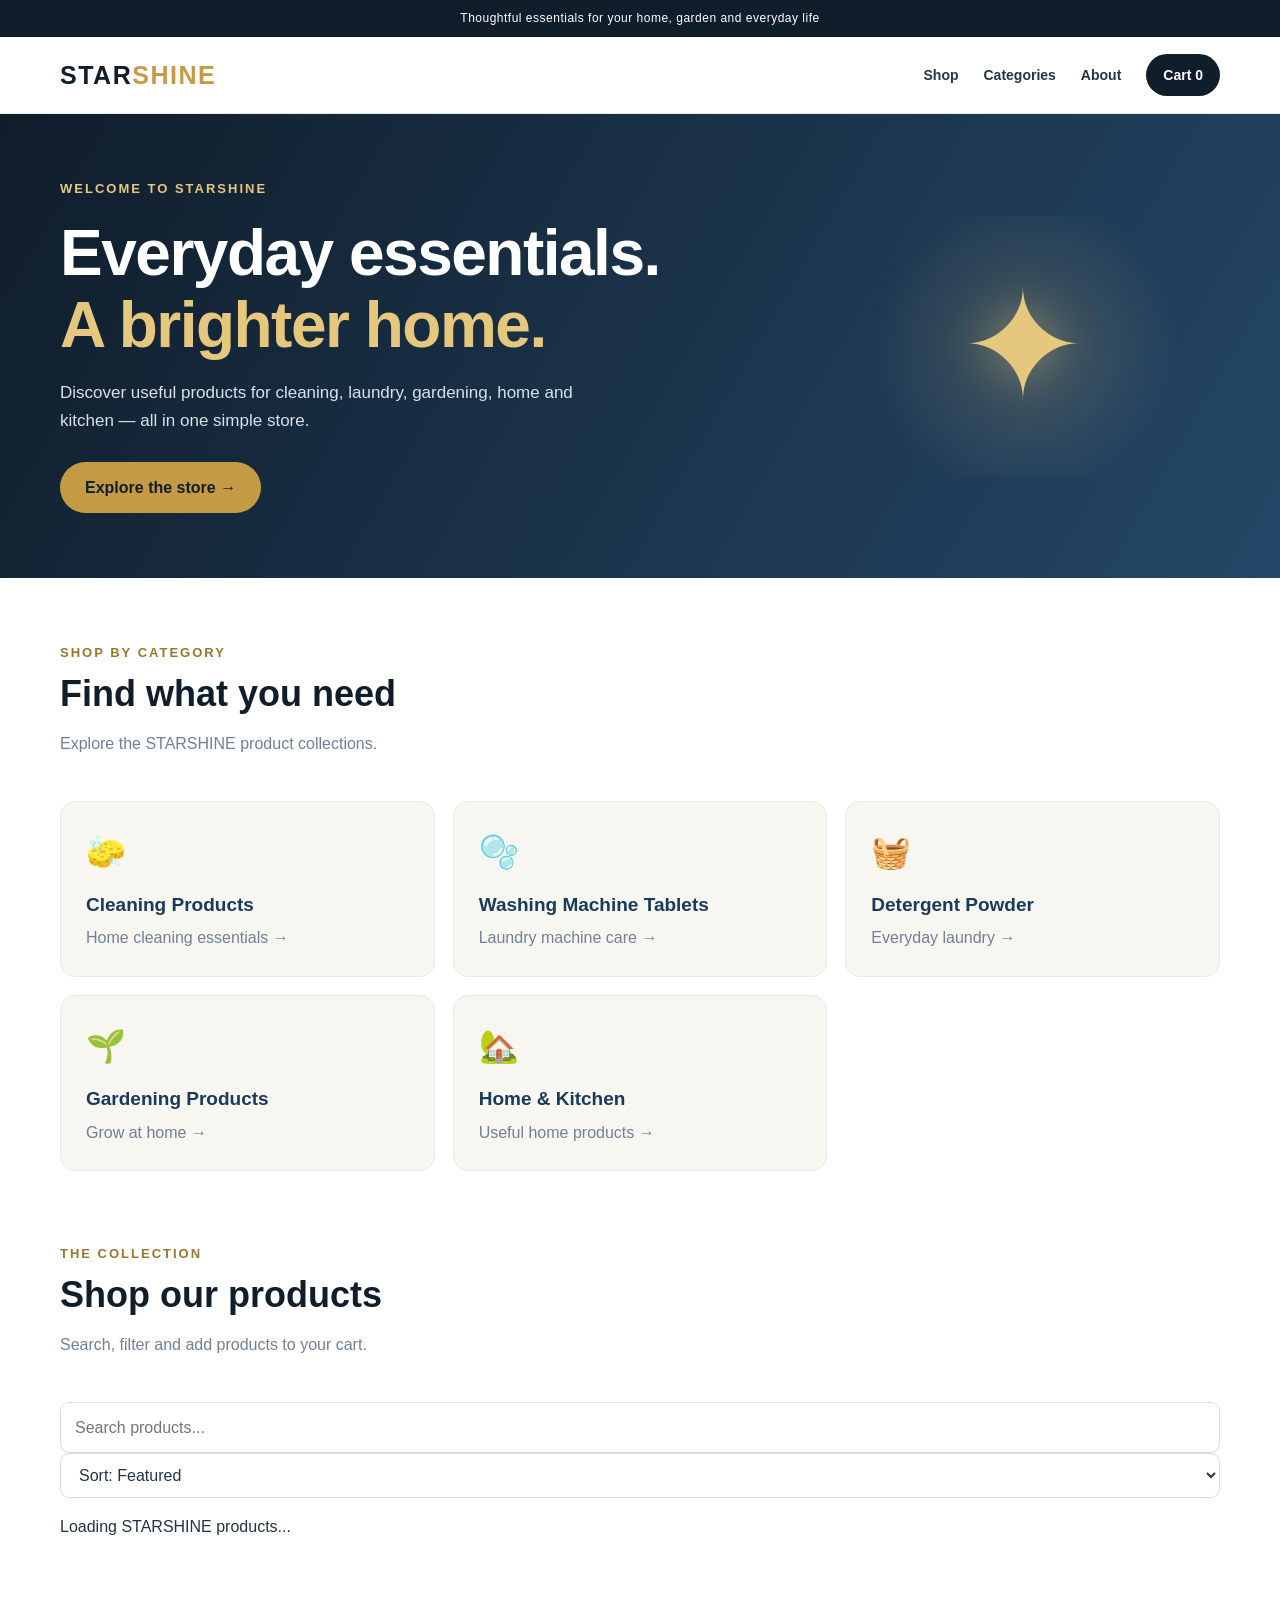
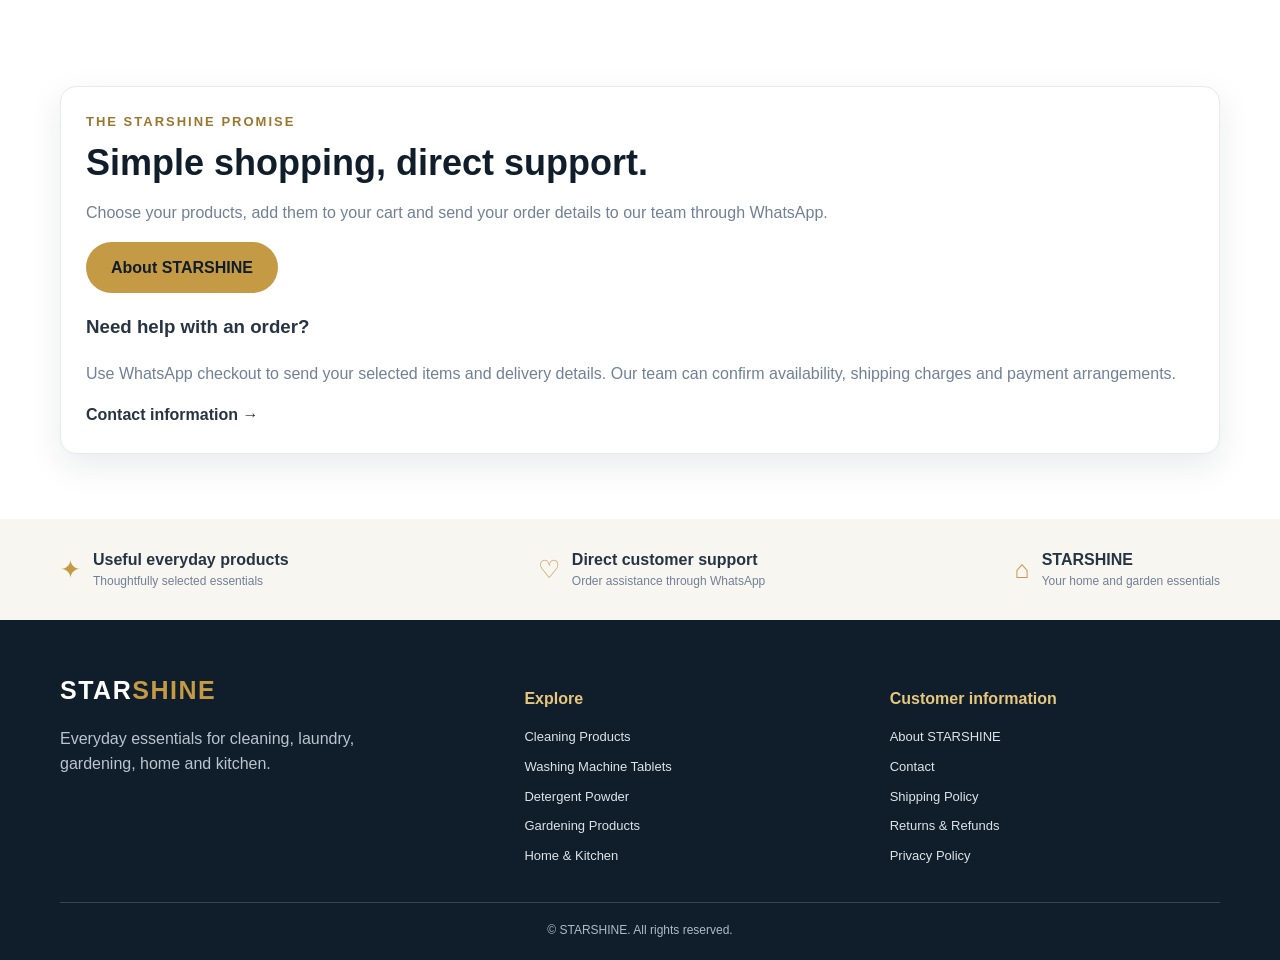
==== commit 2c782eac: "Revise index.html for STARSHINE store Updated the HTML structure and content for the STARSHINE onlin" ====
--- a/index.html
+++ b/index.html
@@ -1,3 +1,273 @@
-<!doctype html><html lang="en"><head><meta charset="utf-8"><meta name="viewport" content="width=device-width,initial-scale=1"><meta name="theme-color" content="#101d2b"><link rel="icon" href="/assets/favicon.svg" type="image/svg+xml"><link rel="stylesheet" href="/assets/css/style.css"><title>STARSHINE | Cleaning, Laundry, Gardening &amp; Home Essentials</title><meta name="description" content="Shop STARSHINE everyday essentials including cleaning products, washing machine cleaning tablets, detergent powder, gardening supplies and home and kitchen products."><link rel="canonical" href="https://starshine-store.github.io/"><meta property="og:title" content="STARSHINE | Online Store"><meta property="og:description" content="Everyday essentials for your home, garden and laundry."><meta property="og:url" content="https://starshine-store.github.io/"><meta property="og:type" content="website">
-<link rel="stylesheet" href="assets/css/style.css">
-</head><body><div class="announcement">Thoughtful essentials for your home, garden and everyday life</div><header class="site-header"><div class="wrap header-inner"><a class="brand" href="/">STAR<span>SHINE</span></a><nav class="nav" aria-label="Main navigation"><a href="/#shop">Shop</a><a href="/#categories">Categories</a><a href="/about.html">About</a><a class="cart-link" href="/cart.html">Cart <span id="cart-count">0</span></a></nav></div></header><section class="hero"><div class="wrap hero-inner"><div><div class="eyebrow">Welcome to STARSHINE</div><h1>Everyday essentials.<br><span style="color:var(--gold2)">A brighter home.</span></h1><p>Discover useful products for cleaning, laundry, gardening, home and kitchen — brought together in one simple store.</p><a class="btn" href="#shop">Explore the store&nbsp; →</a></div><div class="hero-art" aria-label="STARSHINE brand artwork"><div class="big-star">✦</div></div></div></section><main class="wrap"><section class="section" id="categories"><div class="section-head"><div><div class="eyebrow" style="color:#9b762e">Shop by category</div><h2>Find what you need</h2><p class="muted">Explore the STARSHINE product collections.</p></div></div><div class="categories"><a class="category-tile" href="/categories/cleaning-products.html"><div class="category-icon">🧽</div><h3>Cleaning Products</h3><span class="muted">Home cleaning essentials →</span></a><a class="category-tile" href="/categories/washing-machine-cleaning-tablets.html"><div class="category-icon">🫧</div><h3>Washing Machine Tablets</h3><span class="muted">Laundry machine care →</span></a><a class="category-tile" href="/categories/detergent-powder.html"><div class="category-icon">🧺</div><h3>Detergent Powder</h3><span class="muted">Everyday laundry →</span></a><a class="category-tile" href="/categories/gardening-products.html"><div class="category-icon">🌱</div><h3>Gardening Products</h3><span class="muted">Grow at home →</span></a><a class="category-tile" href="/categories/home-kitchen-products.html"><div class="category-icon">🏡</div><h3>Home &amp; Kitchen</h3><span class="muted">Useful home products →</span></a></div></section><section class="section" id="shop" style="padding-top:8px"><div class="section-head"><div><div class="eyebrow" style="color:#9b762e">The collection</div><h2>Shop our products</h2><p class="muted">Search, filter and add products to your cart.</p></div></div><div class="toolbar"><input class="field search" id="search" type="search" placeholder="Search products..." aria-label="Search products"><select id="sort" aria-label="Sort products"><option value="featured">Sort: Featured</option><option value="low">Price: Low to high</option><option value="high">Price: High to low</option></select></div><div class="filters" id="filters"></div><div class="product-grid" id="products"></div></section><section class="section"><div class="content-card two-col"><div><div class="eyebrow" style="color:#9b762e">The STARSHINE promise</div><h2 class="page-title">Simple shopping, direct support.</h2><p class="muted">Choose your products, add them to your cart and send your order details to our team through WhatsApp.</p><a class="btn btn-dark" href="/about.html">About STARSHINE</a></div><div><h3>Need help with an order?</h3><p class="muted">Use the WhatsApp checkout to send your selected items and delivery details. Our team can confirm availability, shipping charges and payment arrangements.</p><a href="/contact.html" style="font-weight:700">Contact information →</a></div></div></section></main><section class="trust-strip"><div class="wrap trust-inner"><div class="trust-item"><span>✦</span><div><b>Useful everyday products</b><span>Thoughtfully selected essentials</span></div></div><div class="trust-item"><span>♡</span><div><b>Direct customer support</b><span>Order assistance through WhatsApp</span></div></div><div class="trust-item"><span>⌂</span><div><b>STARSHINE</b><span>Your home and garden essentials</span></div></div></div></section><footer class="footer"><div class="wrap"><div class="footer-grid"><div><a class="brand" href="/" style="color:#fff">STAR<span>SHINE</span></a><p>Everyday essentials for cleaning, laundry, gardening, home and kitchen.</p></div><div><h3>Explore</h3><div class="footer-links"><a href="/categories/cleaning-products.html">Cleaning Products</a><a href="/categories/washing-machine-cleaning-tablets.html">Washing Machine Tablets</a><a href="/categories/detergent-powder.html">Detergent Powder</a><a href="/categories/gardening-products.html">Gardening Products</a><a href="/categories/home-kitchen-products.html">Home &amp; Kitchen</a></div></div><div><h3>Customer information</h3><div class="footer-links"><a href="/about.html">About STARSHINE</a><a href="/contact.html">Contact</a><a href="/policies/shipping.html">Shipping Policy</a><a href="/policies/returns.html">Returns &amp; Refunds</a><a href="/policies/privacy.html">Privacy Policy</a></div></div></div><div class="copyright">© <span class="year"></span> STARSHINE. All rights reserved.</div></div></footer><script src="/assets/js/products.js"></script><script src="/assets/js/store.js"></script><script type="application/ld+json">{"@context":"https://schema.org","@type":"OnlineStore","name":"STARSHINE","url":"https://starshine-store.github.io/","description":"Online store for cleaning, laundry, gardening, home and kitchen essentials."}</script><script>window.STARSHINE_PAGE='home';</script></body></html>
+
+<!DOCTYPE html>
+<html lang="en">
+<head>
+  <meta charset="UTF-8">
+  <meta name="viewport" content="width=device-width, initial-scale=1">
+  <meta name="theme-color" content="#101d2b">
+
+  <title>STARSHINE | Online Shopping Store</title>
+  <meta name="description" content="Shop STARSHINE cleaning products, washing machine cleaning tablets, detergent powder, gardening products and home and kitchen essentials.">
+
+  <link rel="canonical" href="https://starshine-store.github.io/">
+  <link rel="stylesheet" href="./assets/css/style.css">
+</head>
+
+<body>
+
+<div class="announcement">
+  Thoughtful essentials for your home, garden and everyday life
+</div>
+
+<header class="site-header">
+  <div class="wrap header-inner">
+    <a class="brand" href="./index.html">STAR<span>SHINE</span></a>
+
+    <nav class="nav" aria-label="Main navigation">
+      <a href="#shop">Shop</a>
+      <a href="#categories">Categories</a>
+      <a href="./about.html">About</a>
+      <a class="cart-link" href="./cart.html">
+        Cart <span id="cart-count">0</span>
+      </a>
+    </nav>
+  </div>
+</header>
+
+<section class="hero">
+  <div class="wrap hero-inner">
+    <div>
+      <div class="eyebrow">Welcome to STARSHINE</div>
+
+      <h1>
+        Everyday essentials.<br>
+        <span style="color:var(--gold2)">A brighter home.</span>
+      </h1>
+
+      <p>
+        Discover useful products for cleaning, laundry,
+        gardening, home and kitchen — all in one simple store.
+      </p>
+
+      <a class="btn" href="#shop">Explore the store →</a>
+    </div>
+
+    <div class="hero-art" aria-label="STARSHINE brand artwork">
+      <div class="big-star">✦</div>
+    </div>
+  </div>
+</section>
+
+<main class="wrap">
+
+  <section class="section" id="categories">
+    <div class="section-head">
+      <div>
+        <div class="eyebrow" style="color:#9b762e">
+          Shop by category
+        </div>
+        <h2>Find what you need</h2>
+        <p class="muted">
+          Explore the STARSHINE product collections.
+        </p>
+      </div>
+    </div>
+
+    <div class="categories">
+
+      <a class="category-tile" href="./categories/cleaning-products.html">
+        <div class="category-icon">🧽</div>
+        <h3>Cleaning Products</h3>
+        <span class="muted">Home cleaning essentials →</span>
+      </a>
+
+      <a class="category-tile" href="./categories/washing-machine-cleaning-tablets.html">
+        <div class="category-icon">🫧</div>
+        <h3>Washing Machine Tablets</h3>
+        <span class="muted">Laundry machine care →</span>
+      </a>
+
+      <a class="category-tile" href="./categories/detergent-powder.html">
+        <div class="category-icon">🧺</div>
+        <h3>Detergent Powder</h3>
+        <span class="muted">Everyday laundry →</span>
+      </a>
+
+      <a class="category-tile" href="./categories/gardening-products.html">
+        <div class="category-icon">🌱</div>
+        <h3>Gardening Products</h3>
+        <span class="muted">Grow at home →</span>
+      </a>
+
+      <a class="category-tile" href="./categories/home-kitchen-products.html">
+        <div class="category-icon">🏡</div>
+        <h3>Home &amp; Kitchen</h3>
+        <span class="muted">Useful home products →</span>
+      </a>
+
+    </div>
+  </section>
+
+  <section class="section" id="shop" style="padding-top:8px">
+
+    <div class="section-head">
+      <div>
+        <div class="eyebrow" style="color:#9b762e">
+          The collection
+        </div>
+        <h2>Shop our products</h2>
+        <p class="muted">
+          Search, filter and add products to your cart.
+        </p>
+      </div>
+    </div>
+
+    <div class="toolbar">
+      <input
+        class="field search"
+        id="search"
+        type="search"
+        placeholder="Search products..."
+        aria-label="Search products"
+      >
+
+      <select id="sort" aria-label="Sort products">
+        <option value="featured">Sort: Featured</option>
+        <option value="low">Price: Low to high</option>
+        <option value="high">Price: High to low</option>
+      </select>
+    </div>
+
+    <div class="filters" id="filters"></div>
+
+    <div class="product-grid" id="products">
+      <p>Loading STARSHINE products...</p>
+    </div>
+
+  </section>
+
+  <section class="section">
+    <div class="content-card two-col">
+
+      <div>
+        <div class="eyebrow" style="color:#9b762e">
+          The STARSHINE promise
+        </div>
+
+        <h2 class="page-title">
+          Simple shopping, direct support.
+        </h2>
+
+        <p class="muted">
+          Choose your products, add them to your cart
+          and send your order details to our team through WhatsApp.
+        </p>
+
+        <a class="btn btn-dark" href="./about.html">
+          About STARSHINE
+        </a>
+      </div>
+
+      <div>
+        <h3>Need help with an order?</h3>
+
+        <p class="muted">
+          Use WhatsApp checkout to send your selected items
+          and delivery details. Our team can confirm availability,
+          shipping charges and payment arrangements.
+        </p>
+
+        <a href="./contact.html" style="font-weight:700">
+          Contact information →
+        </a>
+      </div>
+
+    </div>
+  </section>
+
+</main>
+
+<section class="trust-strip">
+  <div class="wrap trust-inner">
+
+    <div class="trust-item">
+      <span>✦</span>
+      <div>
+        <b>Useful everyday products</b>
+        <span>Thoughtfully selected essentials</span>
+      </div>
+    </div>
+
+    <div class="trust-item">
+      <span>♡</span>
+      <div>
+        <b>Direct customer support</b>
+        <span>Order assistance through WhatsApp</span>
+      </div>
+    </div>
+
+    <div class="trust-item">
+      <span>⌂</span>
+      <div>
+        <b>STARSHINE</b>
+        <span>Your home and garden essentials</span>
+      </div>
+    </div>
+
+  </div>
+</section>
+
+<footer class="footer">
+  <div class="wrap">
+
+    <div class="footer-grid">
+
+      <div>
+        <a class="brand" href="./index.html" style="color:#fff">
+          STAR<span>SHINE</span>
+        </a>
+        <p>
+          Everyday essentials for cleaning, laundry,
+          gardening, home and kitchen.
+        </p>
+      </div>
+
+      <div>
+        <h3>Explore</h3>
+        <div class="footer-links">
+          <a href="./categories/cleaning-products.html">Cleaning Products</a>
+          <a href="./categories/washing-machine-cleaning-tablets.html">Washing Machine Tablets</a>
+          <a href="./categories/detergent-powder.html">Detergent Powder</a>
+          <a href="./categories/gardening-products.html">Gardening Products</a>
+          <a href="./categories/home-kitchen-products.html">Home &amp; Kitchen</a>
+        </div>
+      </div>
+
+      <div>
+        <h3>Customer information</h3>
+        <div class="footer-links">
+          <a href="./about.html">About STARSHINE</a>
+          <a href="./contact.html">Contact</a>
+          <a href="./policies/shipping.html">Shipping Policy</a>
+          <a href="./policies/returns.html">Returns &amp; Refunds</a>
+          <a href="./policies/privacy.html">Privacy Policy</a>
+        </div>
+      </div>
+
+    </div>
+
+    <div class="copyright">
+      © <span class="year"></span> STARSHINE. All rights reserved.
+    </div>
+
+  </div>
+</footer>
+
+<!-- Load product information first -->
+<script src="./assets/js/products.js"></script>
+
+<!-- Load cart and store functionality second -->
+<script src="./assets/js/store.js"></script>
+
+</body>
+</html>
